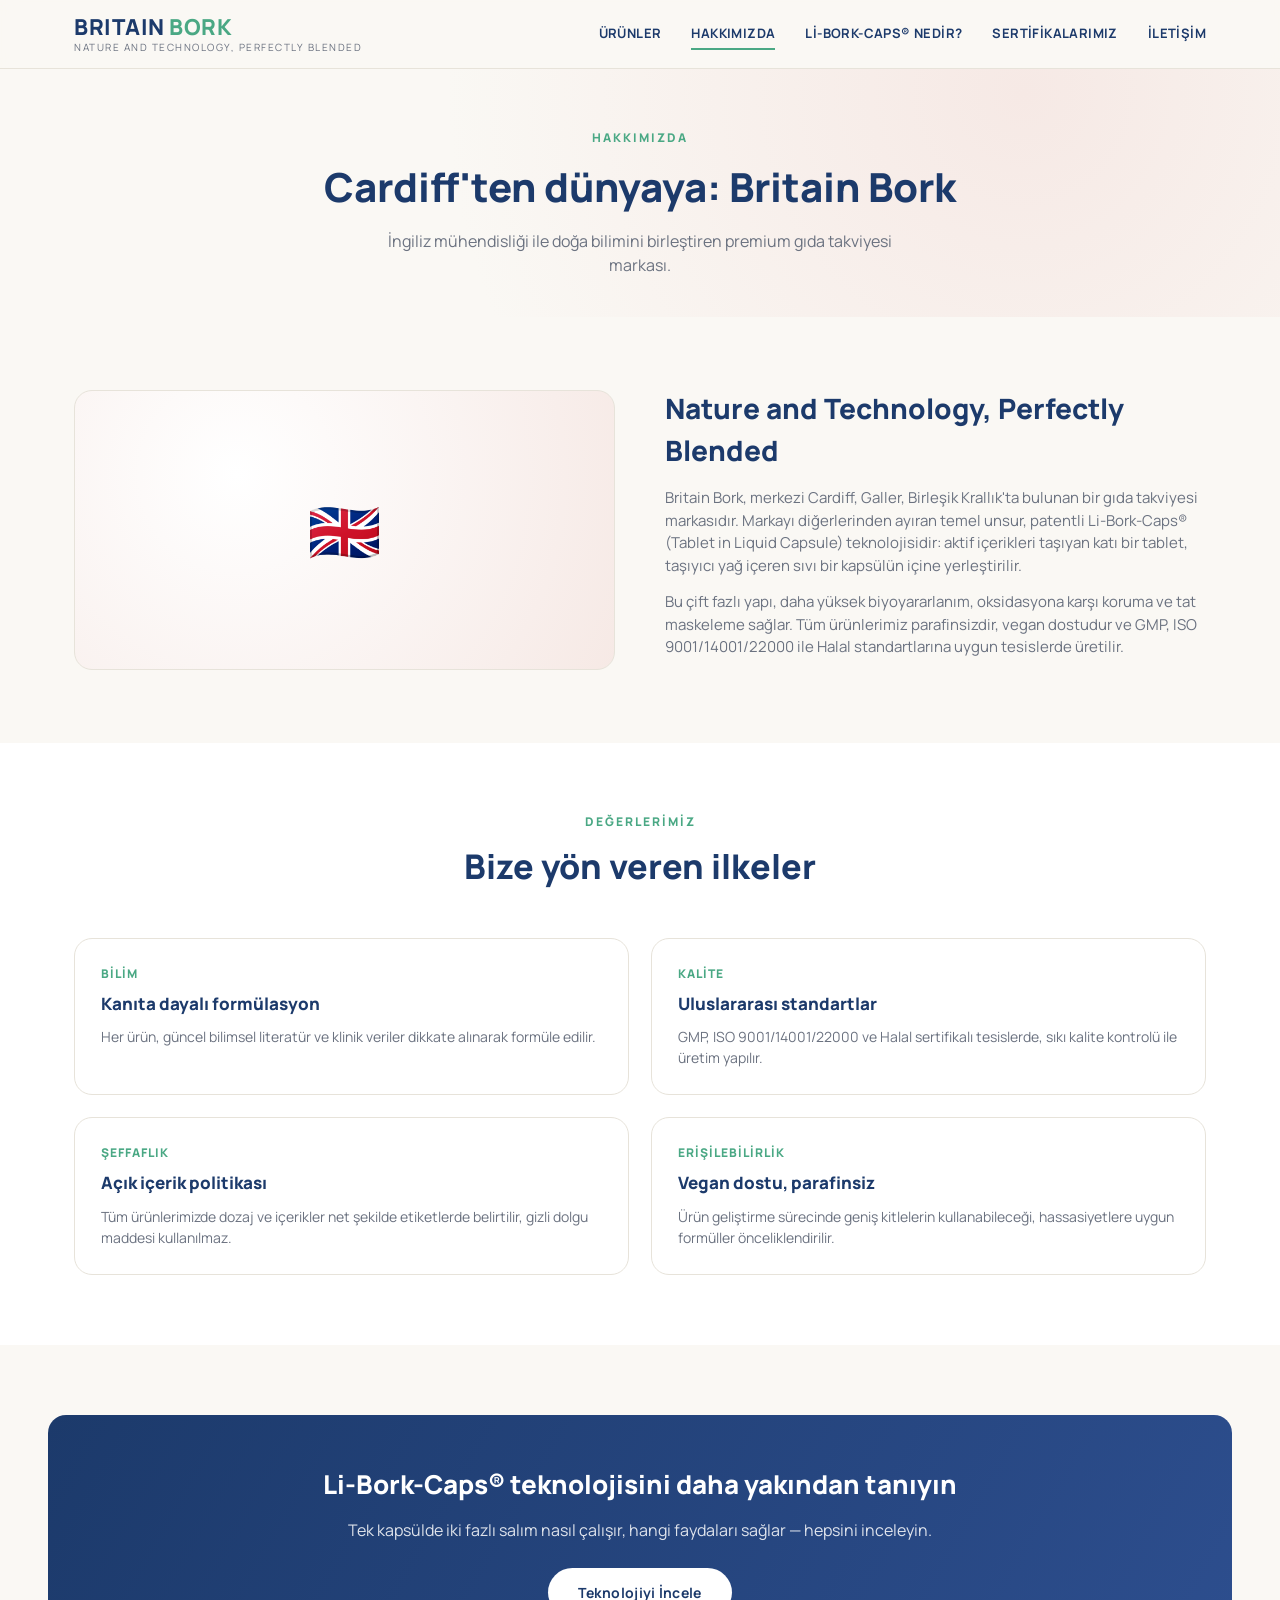
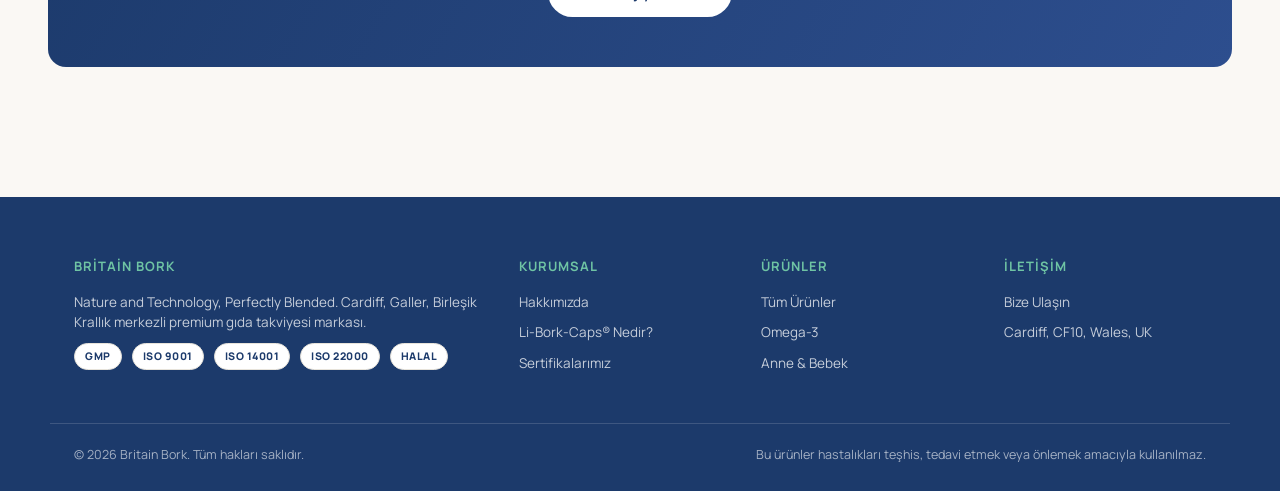
==== hakkimizda.html @ c27bcb34 "Britain Bork site: init" ====
<!DOCTYPE html>
<html lang="tr">
<head>
<meta charset="UTF-8">
<meta name="viewport" content="width=device-width, initial-scale=1.0">
<title>Hakkımızda | Britain Bork</title>
<link rel="preconnect" href="https://fonts.googleapis.com">
<link href="https://fonts.googleapis.com/css2?family=Manrope:wght@400;500;700;800&display=swap" rel="stylesheet">
<link rel="stylesheet" href="css/style.css">
</head>
<body>

<header class="site-header">
  <div class="header-inner">
    <a href="index.html" class="logo">
      <div class="logo-mark"><span class="navy">BRITAIN</span> <span class="teal">BORK</span></div>
      <div class="logo-sub">Nature and Technology, Perfectly Blended</div>
    </a>
    <nav class="main-nav">
      <a href="urunler.html">Ürünler</a>
      <a href="hakkimizda.html" class="active">Hakkımızda</a>
      <a href="liborkcaps.html">Li-Bork-Caps® Nedir?</a>
      <a href="sertifikalar.html">Sertifikalarımız</a>
      <a href="iletisim.html">İletişim</a>
    </nav>
    <button class="nav-toggle" aria-label="Menü">☰</button>
  </div>
</header>

<section class="page-hero">
  <div class="section-eyebrow">Hakkımızda</div>
  <h1>Cardiff'ten dünyaya: Britain Bork</h1>
  <p>İngiliz mühendisliği ile doğa bilimini birleştiren premium gıda takviyesi markası.</p>
</section>

<section class="section">
  <div class="container split">
    <div class="visual">🇬🇧</div>
    <div>
      <h2>Nature and Technology, Perfectly Blended</h2>
      <p>Britain Bork, merkezi Cardiff, Galler, Birleşik Krallık'ta bulunan bir gıda takviyesi markasıdır. Markayı diğerlerinden ayıran temel unsur, patentli Li-Bork-Caps® (Tablet in Liquid Capsule) teknolojisidir: aktif içerikleri taşıyan katı bir tablet, taşıyıcı yağ içeren sıvı bir kapsülün içine yerleştirilir.</p>
      <p>Bu çift fazlı yapı, daha yüksek biyoyararlanım, oksidasyona karşı koruma ve tat maskeleme sağlar. Tüm ürünlerimiz parafinsizdir, vegan dostudur ve GMP, ISO 9001/14001/22000 ile Halal standartlarına uygun tesislerde üretilir.</p>
    </div>
  </div>
</section>

<section class="section" style="background:#fff;">
  <div class="container">
    <div class="section-head">
      <div class="section-eyebrow">Değerlerimiz</div>
      <h2>Bize yön veren ilkeler</h2>
    </div>
    <div class="steps">
      <div class="step">
        <div class="num">BİLİM</div>
        <h3>Kanıta dayalı formülasyon</h3>
        <p>Her ürün, güncel bilimsel literatür ve klinik veriler dikkate alınarak formüle edilir.</p>
      </div>
      <div class="step">
        <div class="num">KALİTE</div>
        <h3>Uluslararası standartlar</h3>
        <p>GMP, ISO 9001/14001/22000 ve Halal sertifikalı tesislerde, sıkı kalite kontrolü ile üretim yapılır.</p>
      </div>
      <div class="step">
        <div class="num">ŞEFFAFLIK</div>
        <h3>Açık içerik politikası</h3>
        <p>Tüm ürünlerimizde dozaj ve içerikler net şekilde etiketlerde belirtilir, gizli dolgu maddesi kullanılmaz.</p>
      </div>
      <div class="step">
        <div class="num">ERİŞİLEBİLİRLİK</div>
        <h3>Vegan dostu, parafinsiz</h3>
        <p>Ürün geliştirme sürecinde geniş kitlelerin kullanabileceği, hassasiyetlere uygun formüller önceliklendirilir.</p>
      </div>
    </div>
  </div>
</section>

<section class="section">
  <div class="cta-band">
    <h2>Li-Bork-Caps® teknolojisini daha yakından tanıyın</h2>
    <p>Tek kapsülde iki fazlı salım nasıl çalışır, hangi faydaları sağlar — hepsini inceleyin.</p>
    <a href="liborkcaps.html" class="btn btn-primary">Teknolojiyi İncele</a>
  </div>
</section>

<footer class="site-footer">
  <div class="container footer-grid">
    <div>
      <h5>Britain Bork</h5>
      <p>Nature and Technology, Perfectly Blended. Cardiff, Galler, Birleşik Krallık merkezli premium gıda takviyesi markası.</p>
      <div class="badge-row">
        <span>GMP</span><span>ISO 9001</span><span>ISO 14001</span><span>ISO 22000</span><span>HALAL</span>
      </div>
    </div>
    <div>
      <h5>Kurumsal</h5>
      <a href="hakkimizda.html">Hakkımızda</a>
      <a href="liborkcaps.html">Li-Bork-Caps® Nedir?</a>
      <a href="sertifikalar.html">Sertifikalarımız</a>
    </div>
    <div>
      <h5>Ürünler</h5>
      <a href="urunler.html">Tüm Ürünler</a>
      <a href="urunler.html#omega">Omega-3</a>
      <a href="urunler.html#anne-bebek">Anne &amp; Bebek</a>
    </div>
    <div>
      <h5>İletişim</h5>
      <a href="iletisim.html">Bize Ulaşın</a>
      <p>Cardiff, CF10, Wales, UK</p>
    </div>
  </div>
  <div class="container footer-bottom">
    <span>© 2026 Britain Bork. Tüm hakları saklıdır.</span>
    <span>Bu ürünler hastalıkları teşhis, tedavi etmek veya önlemek amacıyla kullanılmaz.</span>
  </div>
</footer>

<script src="js/main.js"></script>
</body>
</html>
---- css/style.css ----
:root{
  --navy:#1c3a6b;
  --navy-light:#2d4e8e;
  --teal:#4aa884;
  --teal-light:#6fc4a4;
  --cream:#faf8f4;
  --pink:#f6e9e5;
  --text:#262626;
  --muted:#6b7280;
  --border:#e7e3da;
  --radius:18px;
}

*{box-sizing:border-box;margin:0;padding:0;}
html{scroll-behavior:smooth;}
body{
  font-family:'Manrope', -apple-system, BlinkMacSystemFont, 'Segoe UI', sans-serif;
  color:var(--text);
  background:var(--cream);
  line-height:1.5;
}
img{max-width:100%;display:block;}
a{color:inherit;text-decoration:none;}
ul{list-style:none;}
.container{max-width:1180px;margin:0 auto;padding:0 24px;}

/* HEADER */
.site-header{
  position:sticky;top:0;z-index:50;
  background:rgba(250,248,244,.92);
  backdrop-filter:blur(8px);
  border-bottom:1px solid var(--border);
}
.header-inner{
  display:flex;align-items:center;justify-content:space-between;
  padding:16px 24px;max-width:1180px;margin:0 auto;
}
.logo{display:flex;flex-direction:column;line-height:1;}
.logo-mark{font-size:22px;font-weight:800;letter-spacing:.5px;}
.logo-mark span.navy{color:var(--navy);}
.logo-mark span.teal{color:var(--teal);}
.logo-sub{font-size:10px;letter-spacing:1.5px;color:var(--muted);margin-top:4px;text-transform:uppercase;}
.main-nav{display:flex;gap:30px;}
.main-nav a{
  font-size:13px;font-weight:700;letter-spacing:.4px;
  color:var(--navy);text-transform:uppercase;
  position:relative;padding:6px 0;
}
.main-nav a::after{
  content:'';position:absolute;left:0;bottom:0;width:0;height:2px;
  background:var(--teal);transition:width .25s ease;
}
.main-nav a:hover::after,.main-nav a.active::after{width:100%;}
.nav-toggle{display:none;background:none;border:0;font-size:22px;color:var(--navy);cursor:pointer;}

@media (max-width:860px){
  .main-nav{
    position:absolute;top:100%;left:0;right:0;
    flex-direction:column;background:var(--cream);
    padding:16px 24px;gap:14px;border-bottom:1px solid var(--border);
    display:none;
  }
  .main-nav.open{display:flex;}
  .nav-toggle{display:block;}
}

/* HERO */
.hero{
  position:relative;overflow:hidden;
  padding:90px 24px 70px;
  background:radial-gradient(circle at 75% 20%,var(--pink) 0%,transparent 55%),
             radial-gradient(circle at 15% 80%,#e6f2ec 0%,transparent 50%);
  text-align:center;
}
.hero-eyebrow{
  font-size:12px;font-weight:800;letter-spacing:2px;color:var(--teal);
  text-transform:uppercase;margin-bottom:18px;
}
.hero h1{
  font-size:clamp(28px,4.5vw,48px);font-weight:800;color:var(--navy);
  max-width:780px;margin:0 auto 20px;line-height:1.15;
}
.hero p{
  max-width:620px;margin:0 auto 34px;color:var(--muted);font-size:16px;
}
.capsule{
  width:220px;height:90px;margin:0 auto 40px;border-radius:999px;
  background:linear-gradient(135deg,#fff 0%,#fff 48%,var(--pink) 48%,#f3c9c0 100%);
  box-shadow:0 30px 60px -20px rgba(28,58,107,.25);
  position:relative;border:1px solid #fff;
}
.capsule::after{
  content:'';position:absolute;inset:14px 0 14px 30px;right:30px;
  background:#1c3a6b;border-radius:40px;opacity:.08;
}
.btn{
  display:inline-block;padding:14px 30px;border-radius:999px;
  font-weight:700;font-size:14px;letter-spacing:.3px;cursor:pointer;
  border:none;transition:transform .2s ease, box-shadow .2s ease;
}
.btn-primary{background:var(--navy);color:#fff;}
.btn-primary:hover{transform:translateY(-2px);box-shadow:0 14px 24px -10px rgba(28,58,107,.5);}
.btn-outline{background:transparent;border:1.5px solid var(--navy);color:var(--navy);}
.btn-outline:hover{background:var(--navy);color:#fff;}

/* SECTION HEADS */
.section{padding:70px 24px;}
.section-head{text-align:center;max-width:620px;margin:0 auto 46px;}
.section-eyebrow{font-size:12px;font-weight:800;letter-spacing:2px;color:var(--teal);text-transform:uppercase;margin-bottom:10px;}
.section-head h2{font-size:clamp(24px,3vw,34px);color:var(--navy);font-weight:800;}
.section-head p{color:var(--muted);margin-top:12px;font-size:15px;}

/* CATEGORY CIRCLES */
.categories{display:grid;grid-template-columns:repeat(4,1fr);gap:28px;max-width:1000px;margin:0 auto;}
.category{text-align:center;}
.category-circle{
  width:92px;height:92px;border-radius:50%;margin:0 auto 14px;
  background:linear-gradient(145deg,#fff,var(--pink));
  display:flex;align-items:center;justify-content:center;
  font-size:30px;border:1px solid var(--border);
  transition:transform .25s ease;
}
.category:hover .category-circle{transform:translateY(-6px);}
.category span{font-weight:700;font-size:13.5px;color:var(--navy);}
@media (max-width:700px){.categories{grid-template-columns:repeat(2,1fr);}}

/* LINES */
.lines{display:grid;grid-template-columns:repeat(3,1fr);gap:26px;}
.line-card{
  border:1px solid var(--border);border-radius:var(--radius);
  padding:34px 28px;background:#fff;
}
.line-card .line-tag{font-size:11px;font-weight:800;letter-spacing:1.5px;color:var(--teal);text-transform:uppercase;}
.line-card h3{font-size:22px;color:var(--navy);margin:8px 0 14px;font-weight:800;}
.line-card p{color:var(--muted);font-size:14px;margin-bottom:20px;}
.line-card .line-count{font-weight:700;color:var(--navy);font-size:13px;margin-bottom:16px;display:block;}
@media (max-width:900px){.lines{grid-template-columns:1fr;}}

/* PRODUCT GRID */
.product-grid{display:grid;grid-template-columns:repeat(4,1fr);gap:22px;}
.product-card{
  border:1px solid var(--border);border-radius:var(--radius);
  background:#fff;padding:22px 18px;text-align:center;
  transition:box-shadow .25s ease, transform .25s ease;
}
.product-card:hover{box-shadow:0 20px 32px -18px rgba(28,58,107,.25);transform:translateY(-4px);}
.product-thumb{
  width:100%;aspect-ratio:1/1;border-radius:12px;margin-bottom:14px;
  background:linear-gradient(160deg,#fff,var(--pink));
  display:flex;align-items:center;justify-content:center;font-size:34px;
}
.product-tag{font-size:10px;font-weight:800;letter-spacing:1px;color:var(--teal);text-transform:uppercase;}
.product-card h4{font-size:15px;color:var(--navy);font-weight:800;margin:8px 0 4px;}
.product-card .product-meta{font-size:12.5px;color:var(--muted);}
@media (max-width:980px){.product-grid{grid-template-columns:repeat(2,1fr);}}
@media (max-width:540px){.product-grid{grid-template-columns:1fr 1fr;gap:14px;}}

/* FILTER BAR (urunler.html) */
.filter-bar{display:flex;flex-wrap:wrap;gap:10px;justify-content:center;margin-bottom:40px;}
.filter-chip{
  padding:9px 18px;border-radius:999px;border:1.5px solid var(--border);
  font-size:13px;font-weight:700;color:var(--navy);cursor:pointer;background:#fff;
  transition:all .2s ease;
}
.filter-chip.active,.filter-chip:hover{background:var(--navy);color:#fff;border-color:var(--navy);}

/* TESTIMONIALS */
.testimonials{display:grid;grid-template-columns:repeat(3,1fr);gap:22px;}
.testimonial{
  border:1px solid var(--border);border-radius:var(--radius);background:#fff;
  padding:26px;font-size:14px;
}
.stars{color:#f0b429;letter-spacing:2px;margin-bottom:12px;font-size:14px;}
.testimonial p.quote{color:var(--text);margin-bottom:16px;font-style:italic;}
.testimonial .who{font-weight:800;color:var(--navy);font-size:13px;}
.testimonial .src{color:var(--muted);font-size:12px;margin-top:2px;}
@media (max-width:900px){.testimonials{grid-template-columns:1fr;}}

/* TECH / ABOUT BLOCKS */
.split{display:grid;grid-template-columns:1fr 1fr;gap:50px;align-items:center;}
.split .visual{
  border-radius:var(--radius);min-height:280px;
  background:radial-gradient(circle at 30% 30%,#fff,var(--pink));
  display:flex;align-items:center;justify-content:center;font-size:60px;
  border:1px solid var(--border);
}
@media (max-width:860px){.split{grid-template-columns:1fr;}}
.split h2{color:var(--navy);font-size:28px;font-weight:800;margin-bottom:16px;}
.split p{color:var(--muted);margin-bottom:14px;font-size:15px;}

.steps{display:grid;grid-template-columns:repeat(2,1fr);gap:22px;margin-top:40px;}
.step{border:1px solid var(--border);border-radius:var(--radius);background:#fff;padding:26px;}
.step .num{font-size:12px;font-weight:800;color:var(--teal);letter-spacing:1px;}
.step h3{color:var(--navy);font-size:17px;margin:8px 0 10px;font-weight:800;}
.step p{color:var(--muted);font-size:14px;}
@media (max-width:700px){.steps{grid-template-columns:1fr;}}

/* CERTS */
.cert-grid{display:grid;grid-template-columns:repeat(4,1fr);gap:22px;}
.cert-card{
  border:1px solid var(--border);border-radius:var(--radius);background:#fff;
  padding:30px 18px;text-align:center;
}
.cert-badge{
  width:64px;height:64px;border-radius:50%;margin:0 auto 14px;
  background:linear-gradient(145deg,var(--navy),var(--navy-light));
  color:#fff;display:flex;align-items:center;justify-content:center;
  font-weight:800;font-size:13px;
}
.cert-card h4{color:var(--navy);font-size:15px;font-weight:800;margin-bottom:6px;}
.cert-card p{color:var(--muted);font-size:13px;}
@media (max-width:980px){.cert-grid{grid-template-columns:repeat(2,1fr);}}

/* CONTACT */
.contact-wrap{display:grid;grid-template-columns:1fr 1fr;gap:40px;}
.contact-info .item{margin-bottom:22px;}
.contact-info .item .label{font-size:11px;letter-spacing:1px;color:var(--teal);font-weight:800;text-transform:uppercase;margin-bottom:6px;}
.contact-info .item .value{color:var(--navy);font-weight:700;font-size:15px;}
.contact-form{border:1px solid var(--border);border-radius:var(--radius);background:#fff;padding:30px;}
.contact-form label{font-size:13px;font-weight:700;color:var(--navy);display:block;margin-bottom:6px;}
.contact-form input,.contact-form textarea{
  width:100%;border:1.5px solid var(--border);border-radius:10px;
  padding:12px 14px;margin-bottom:18px;font-family:inherit;font-size:14px;
}
.contact-form input:focus,.contact-form textarea:focus{outline:none;border-color:var(--teal);}
@media (max-width:860px){.contact-wrap{grid-template-columns:1fr;}}

/* CTA BAND */
.cta-band{
  background:linear-gradient(120deg,var(--navy),var(--navy-light));
  border-radius:var(--radius);padding:50px 40px;text-align:center;color:#fff;
  margin:0 24px;
}
.cta-band h2{font-size:26px;font-weight:800;margin-bottom:14px;}
.cta-band p{opacity:.85;margin-bottom:26px;}
.cta-band .btn-primary{background:#fff;color:var(--navy);}

/* FOOTER */
.site-footer{background:var(--navy);color:#fff;padding:60px 24px 26px;margin-top:60px;}
.footer-grid{display:grid;grid-template-columns:2fr 1fr 1fr 1fr;gap:40px;margin-bottom:40px;}
.footer-grid h5{font-size:13px;letter-spacing:1px;text-transform:uppercase;margin-bottom:16px;color:var(--teal-light);}
.footer-grid p,.footer-grid a{color:rgba(255,255,255,.75);font-size:13.5px;display:block;margin-bottom:10px;}
.footer-grid a:hover{color:#fff;}
.footer-bottom{
  border-top:1px solid rgba(255,255,255,.15);padding-top:22px;
  display:flex;justify-content:space-between;flex-wrap:wrap;gap:10px;
  font-size:12.5px;color:rgba(255,255,255,.6);
}
@media (max-width:860px){.footer-grid{grid-template-columns:1fr 1fr;}}

.badge-row{display:flex;gap:10px;flex-wrap:wrap;margin-top:6px;}
.badge-row span{
  font-size:10.5px;font-weight:800;letter-spacing:.5px;color:var(--navy);
  background:#fff;border:1px solid var(--border);padding:5px 10px;border-radius:999px;
}

.page-hero{
  padding:60px 24px 40px;text-align:center;
  background:radial-gradient(circle at 80% 10%,var(--pink) 0%,transparent 55%);
}
.page-hero .section-eyebrow{justify-content:center;display:flex;}
.page-hero h1{color:var(--navy);font-size:clamp(26px,4vw,40px);font-weight:800;margin-bottom:12px;}
.page-hero p{color:var(--muted);max-width:560px;margin:0 auto;}
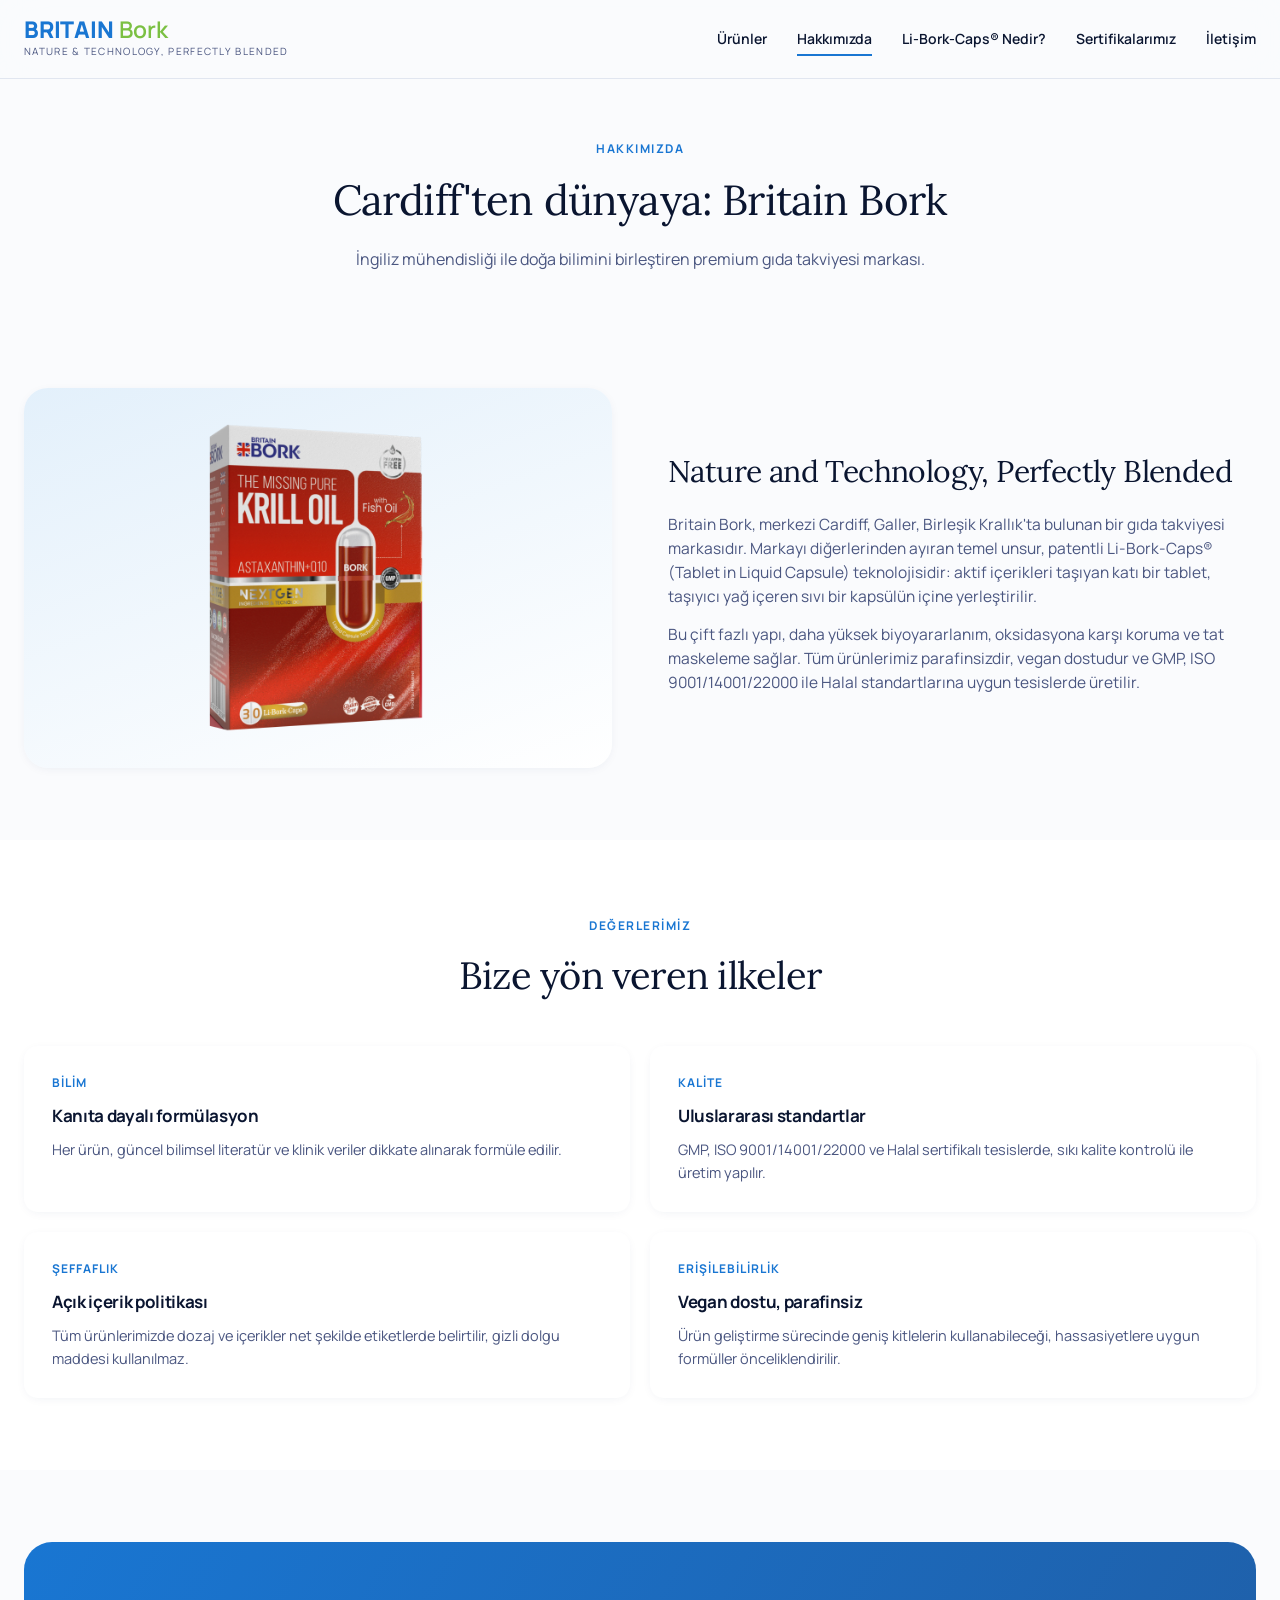
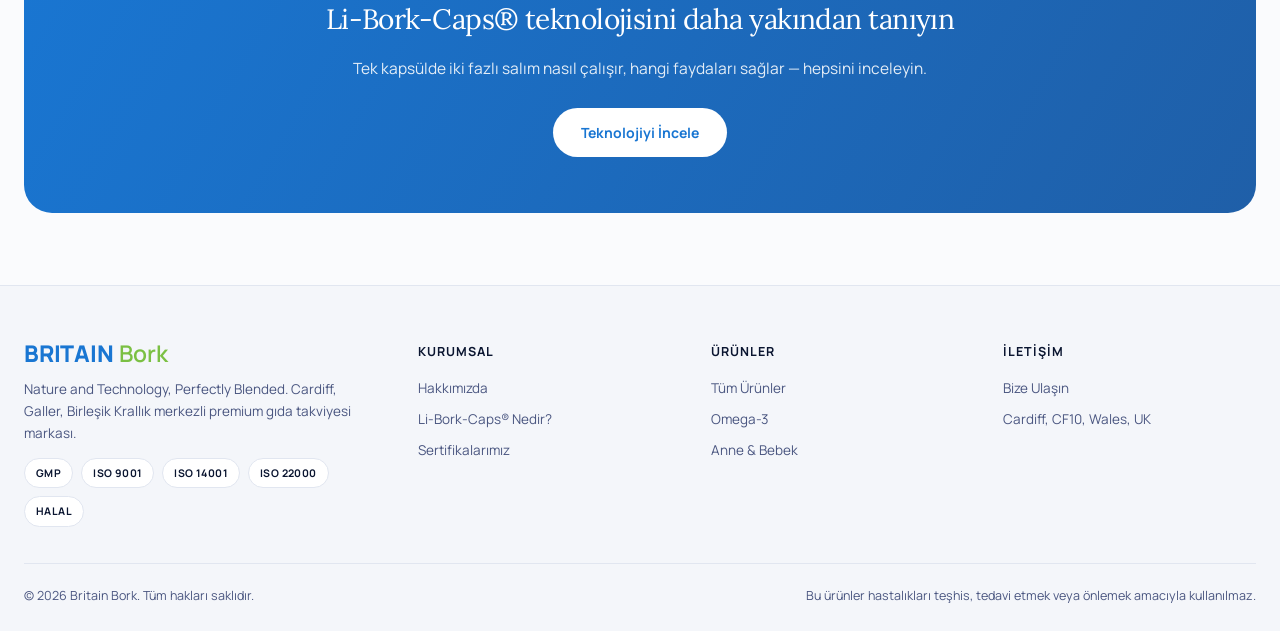
==== commit 96d69080: "Rebuild with real borkhealth.ru palette, fonts, and product photos" ====
--- a/hakkimizda.html
+++ b/hakkimizda.html
@@ -5,16 +5,16 @@
 <meta name="viewport" content="width=device-width, initial-scale=1.0">
 <title>Hakkımızda | Britain Bork</title>
 <link rel="preconnect" href="https://fonts.googleapis.com">
-<link href="https://fonts.googleapis.com/css2?family=Manrope:wght@400;500;700;800&display=swap" rel="stylesheet">
+<link href="https://fonts.googleapis.com/css2?family=Lora:wght@400;500;600&family=Manrope:wght@400;500;600;700;800&display=swap" rel="stylesheet">
 <link rel="stylesheet" href="css/style.css">
 </head>
 <body>
 
-<header class="site-header">
-  <div class="header-inner">
+<nav class="site-nav">
+  <div class="nav-inner">
     <a href="index.html" class="logo">
-      <div class="logo-mark"><span class="navy">BRITAIN</span> <span class="teal">BORK</span></div>
-      <div class="logo-sub">Nature and Technology, Perfectly Blended</div>
+      <div class="logo-mark"><span class="lhs">BRITAIN</span><span class="rhs">Bork</span></div>
+      <div class="logo-sub">Nature &amp; Technology, Perfectly Blended</div>
     </a>
     <nav class="main-nav">
       <a href="urunler.html">Ürünler</a>
@@ -25,17 +25,19 @@
     </nav>
     <button class="nav-toggle" aria-label="Menü">☰</button>
   </div>
-</header>
+</nav>
 
 <section class="page-hero">
-  <div class="section-eyebrow">Hakkımızda</div>
-  <h1>Cardiff'ten dünyaya: Britain Bork</h1>
-  <p>İngiliz mühendisliği ile doğa bilimini birleştiren premium gıda takviyesi markası.</p>
+  <div class="container-x">
+    <div class="eyebrow">Hakkımızda</div>
+    <h1>Cardiff'ten dünyaya: Britain Bork</h1>
+    <p>İngiliz mühendisliği ile doğa bilimini birleştiren premium gıda takviyesi markası.</p>
+  </div>
 </section>
 
 <section class="section">
-  <div class="container split">
-    <div class="visual">🇬🇧</div>
+  <div class="container-x split">
+    <div class="visual"><img src="images/products/britain-bork-the-missing-krill-oil-kapsuly-n30.6febf0a2.webp" alt="Britain Bork"></div>
     <div>
       <h2>Nature and Technology, Perfectly Blended</h2>
       <p>Britain Bork, merkezi Cardiff, Galler, Birleşik Krallık'ta bulunan bir gıda takviyesi markasıdır. Markayı diğerlerinden ayıran temel unsur, patentli Li-Bork-Caps® (Tablet in Liquid Capsule) teknolojisidir: aktif içerikleri taşıyan katı bir tablet, taşıyıcı yağ içeren sıvı bir kapsülün içine yerleştirilir.</p>
@@ -45,9 +47,9 @@
 </section>
 
 <section class="section" style="background:#fff;">
-  <div class="container">
+  <div class="container-x">
     <div class="section-head">
-      <div class="section-eyebrow">Değerlerimiz</div>
+      <div class="eyebrow">Değerlerimiz</div>
       <h2>Bize yön veren ilkeler</h2>
     </div>
     <div class="steps">
@@ -76,43 +78,47 @@
 </section>
 
 <section class="section">
-  <div class="cta-band">
-    <h2>Li-Bork-Caps® teknolojisini daha yakından tanıyın</h2>
-    <p>Tek kapsülde iki fazlı salım nasıl çalışır, hangi faydaları sağlar — hepsini inceleyin.</p>
-    <a href="liborkcaps.html" class="btn btn-primary">Teknolojiyi İncele</a>
+  <div class="container-x">
+    <div class="cta-band">
+      <h2>Li-Bork-Caps® teknolojisini daha yakından tanıyın</h2>
+      <p>Tek kapsülde iki fazlı salım nasıl çalışır, hangi faydaları sağlar — hepsini inceleyin.</p>
+      <a href="liborkcaps.html" class="btn btn-primary">Teknolojiyi İncele</a>
+    </div>
   </div>
 </section>
 
 <footer class="site-footer">
-  <div class="container footer-grid">
-    <div>
-      <h5>Britain Bork</h5>
-      <p>Nature and Technology, Perfectly Blended. Cardiff, Galler, Birleşik Krallık merkezli premium gıda takviyesi markası.</p>
-      <div class="badge-row">
-        <span>GMP</span><span>ISO 9001</span><span>ISO 14001</span><span>ISO 22000</span><span>HALAL</span>
+  <div class="container-x">
+    <div class="footer-top">
+      <div>
+        <div class="logo-mark"><span class="lhs">BRITAIN</span><span class="rhs">Bork</span></div>
+        <p style="margin-top:14px;">Nature and Technology, Perfectly Blended. Cardiff, Galler, Birleşik Krallık merkezli premium gıda takviyesi markası.</p>
+        <div class="badge-row">
+          <span>GMP</span><span>ISO 9001</span><span>ISO 14001</span><span>ISO 22000</span><span>HALAL</span>
+        </div>
+      </div>
+      <div>
+        <h5>Kurumsal</h5>
+        <a href="hakkimizda.html">Hakkımızda</a>
+        <a href="liborkcaps.html">Li-Bork-Caps® Nedir?</a>
+        <a href="sertifikalar.html">Sertifikalarımız</a>
+      </div>
+      <div>
+        <h5>Ürünler</h5>
+        <a href="urunler.html">Tüm Ürünler</a>
+        <a href="urunler.html#omega">Omega-3</a>
+        <a href="urunler.html#anne-bebek">Anne &amp; Bebek</a>
+      </div>
+      <div>
+        <h5>İletişim</h5>
+        <a href="iletisim.html">Bize Ulaşın</a>
+        <p>Cardiff, CF10, Wales, UK</p>
       </div>
     </div>
-    <div>
-      <h5>Kurumsal</h5>
-      <a href="hakkimizda.html">Hakkımızda</a>
-      <a href="liborkcaps.html">Li-Bork-Caps® Nedir?</a>
-      <a href="sertifikalar.html">Sertifikalarımız</a>
+    <div class="footer-bottom">
+      <span>© 2026 Britain Bork. Tüm hakları saklıdır.</span>
+      <span>Bu ürünler hastalıkları teşhis, tedavi etmek veya önlemek amacıyla kullanılmaz.</span>
     </div>
-    <div>
-      <h5>Ürünler</h5>
-      <a href="urunler.html">Tüm Ürünler</a>
-      <a href="urunler.html#omega">Omega-3</a>
-      <a href="urunler.html#anne-bebek">Anne &amp; Bebek</a>
-    </div>
-    <div>
-      <h5>İletişim</h5>
-      <a href="iletisim.html">Bize Ulaşın</a>
-      <p>Cardiff, CF10, Wales, UK</p>
-    </div>
-  </div>
-  <div class="container footer-bottom">
-    <span>© 2026 Britain Bork. Tüm hakları saklıdır.</span>
-    <span>Bu ürünler hastalıkları teşhis, tedavi etmek veya önlemek amacıyla kullanılmaz.</span>
   </div>
 </footer>
 
--- a/css/style.css
+++ b/css/style.css
@@ -1,64 +1,63 @@
 :root{
-  --navy:#1c3a6b;
-  --navy-light:#2d4e8e;
-  --teal:#4aa884;
-  --teal-light:#6fc4a4;
-  --cream:#faf8f4;
-  --pink:#f6e9e5;
-  --text:#262626;
-  --muted:#6b7280;
-  --border:#e7e3da;
-  --radius:18px;
+  --paper:#FAFBFD;
+  --paper-warm:#F4F6FA;
+  --ink:#0A1530;
+  --ink-soft:#4A5680;
+  --blue:#1976D2;
+  --blue-light:#E3F0FB;
+  --green:#7BC043;
+  --line:#E1E6F0;
+  --radius:14px;
+  --shadow-card:0 2px 12px -4px rgba(13,47,102,.10);
+  --shadow-card-hover:0 20px 40px -15px rgba(13,47,102,.18);
 }
 
 *{box-sizing:border-box;margin:0;padding:0;}
 html{scroll-behavior:smooth;}
 body{
-  font-family:'Manrope', -apple-system, BlinkMacSystemFont, 'Segoe UI', sans-serif;
-  color:var(--text);
-  background:var(--cream);
-  line-height:1.5;
+  font-family:'Manrope', system-ui, sans-serif;
+  color:var(--ink);
+  background:var(--paper);
+  line-height:1.55;
+  -webkit-font-smoothing:antialiased;
 }
 img{max-width:100%;display:block;}
 a{color:inherit;text-decoration:none;}
 ul{list-style:none;}
-.container{max-width:1180px;margin:0 auto;padding:0 24px;}
-
-/* HEADER */
-.site-header{
+.container-x{max-width:1380px;margin:0 auto;padding:0 24px;}
+h1,h2,h3{font-family:'Lora', Georgia, serif;letter-spacing:-0.02em;}
+
+/* NAV */
+.site-nav{
   position:sticky;top:0;z-index:50;
-  background:rgba(250,248,244,.92);
-  backdrop-filter:blur(8px);
-  border-bottom:1px solid var(--border);
-}
-.header-inner{
+  background:rgba(250,251,253,.85);
+  backdrop-filter:blur(20px);
+  border-bottom:1px solid var(--line);
+}
+.nav-inner{
+  max-width:1600px;margin:0 auto;padding:18px 24px;
   display:flex;align-items:center;justify-content:space-between;
-  padding:16px 24px;max-width:1180px;margin:0 auto;
-}
-.logo{display:flex;flex-direction:column;line-height:1;}
-.logo-mark{font-size:22px;font-weight:800;letter-spacing:.5px;}
-.logo-mark span.navy{color:var(--navy);}
-.logo-mark span.teal{color:var(--teal);}
-.logo-sub{font-size:10px;letter-spacing:1.5px;color:var(--muted);margin-top:4px;text-transform:uppercase;}
-.main-nav{display:flex;gap:30px;}
+}
+.logo{display:flex;flex-direction:column;gap:3px;align-items:flex-start;}
+.logo-mark{display:flex;align-items:baseline;gap:6px;line-height:1;}
+.logo-mark .lhs{font-weight:800;font-size:23px;letter-spacing:-.01em;color:var(--blue);font-family:'Manrope',sans-serif;}
+.logo-mark .rhs{font-weight:600;font-size:23px;letter-spacing:-.01em;color:var(--green);font-family:'Manrope',sans-serif;}
+.logo-sub{font-size:10px;color:var(--ink-soft);text-transform:uppercase;letter-spacing:1.3px;}
+.main-nav{display:flex;align-items:center;gap:30px;}
 .main-nav a{
-  font-size:13px;font-weight:700;letter-spacing:.4px;
-  color:var(--navy);text-transform:uppercase;
-  position:relative;padding:6px 0;
+  font-size:14px;font-weight:600;color:var(--ink);position:relative;padding:4px 0;
 }
 .main-nav a::after{
-  content:'';position:absolute;left:0;bottom:0;width:0;height:2px;
-  background:var(--teal);transition:width .25s ease;
+  content:'';position:absolute;left:0;bottom:-2px;width:0;height:2px;background:var(--blue);
+  transition:width .3s ease;
 }
 .main-nav a:hover::after,.main-nav a.active::after{width:100%;}
-.nav-toggle{display:none;background:none;border:0;font-size:22px;color:var(--navy);cursor:pointer;}
-
-@media (max-width:860px){
+.nav-toggle{display:none;background:none;border:0;font-size:22px;color:var(--ink);cursor:pointer;}
+@media (max-width:900px){
   .main-nav{
-    position:absolute;top:100%;left:0;right:0;
-    flex-direction:column;background:var(--cream);
-    padding:16px 24px;gap:14px;border-bottom:1px solid var(--border);
-    display:none;
+    position:absolute;top:100%;left:0;right:0;background:var(--paper);
+    flex-direction:column;align-items:flex-start;gap:16px;padding:20px 24px;
+    border-bottom:1px solid var(--line);display:none;
   }
   .main-nav.open{display:flex;}
   .nav-toggle{display:block;}
@@ -66,198 +65,178 @@
 
 /* HERO */
 .hero{
-  position:relative;overflow:hidden;
-  padding:90px 24px 70px;
-  background:radial-gradient(circle at 75% 20%,var(--pink) 0%,transparent 55%),
-             radial-gradient(circle at 15% 80%,#e6f2ec 0%,transparent 50%);
-  text-align:center;
+  position:relative;overflow:hidden;padding:70px 0 60px;
+}
+.hero-blobs{position:absolute;inset:0;pointer-events:none;z-index:0;}
+.hero-blobs .b1{position:absolute;top:-180px;left:-140px;width:560px;height:560px;border-radius:50%;background:var(--blue-light);opacity:.6;filter:blur(60px);}
+.hero-blobs .b2{position:absolute;bottom:-220px;right:-160px;width:520px;height:520px;border-radius:50%;background:var(--green);opacity:.12;filter:blur(60px);}
+.hero-inner{
+  position:relative;z-index:1;display:grid;grid-template-columns:1.1fr .9fr;gap:40px;align-items:center;
 }
 .hero-eyebrow{
-  font-size:12px;font-weight:800;letter-spacing:2px;color:var(--teal);
+  display:inline-flex;font-size:12px;font-weight:700;letter-spacing:1.5px;color:var(--blue);
   text-transform:uppercase;margin-bottom:18px;
 }
 .hero h1{
-  font-size:clamp(28px,4.5vw,48px);font-weight:800;color:var(--navy);
-  max-width:780px;margin:0 auto 20px;line-height:1.15;
-}
-.hero p{
-  max-width:620px;margin:0 auto 34px;color:var(--muted);font-size:16px;
-}
-.capsule{
-  width:220px;height:90px;margin:0 auto 40px;border-radius:999px;
-  background:linear-gradient(135deg,#fff 0%,#fff 48%,var(--pink) 48%,#f3c9c0 100%);
-  box-shadow:0 30px 60px -20px rgba(28,58,107,.25);
-  position:relative;border:1px solid #fff;
-}
-.capsule::after{
-  content:'';position:absolute;inset:14px 0 14px 30px;right:30px;
-  background:#1c3a6b;border-radius:40px;opacity:.08;
-}
+  font-size:clamp(30px,4vw,52px);font-weight:400;line-height:1.1;color:var(--ink);margin-bottom:20px;
+}
+.hero h1 em{font-style:normal;color:var(--blue);}
+.hero p{color:var(--ink-soft);font-size:16.5px;max-width:480px;margin-bottom:32px;}
+.hero-visual{
+  position:relative;border-radius:28px;overflow:hidden;
+  background:linear-gradient(160deg,var(--blue-light),#fff);
+  display:flex;align-items:center;justify-content:center;padding:30px;
+  box-shadow:var(--shadow-card);
+}
+.hero-visual img{max-height:420px;object-fit:contain;}
+@media (max-width:900px){
+  .hero-inner{grid-template-columns:1fr;}
+  .hero-visual{order:-1;max-height:280px;}
+  .hero-visual img{max-height:220px;}
+}
+
+/* BUTTONS */
 .btn{
-  display:inline-block;padding:14px 30px;border-radius:999px;
-  font-weight:700;font-size:14px;letter-spacing:.3px;cursor:pointer;
-  border:none;transition:transform .2s ease, box-shadow .2s ease;
-}
-.btn-primary{background:var(--navy);color:#fff;}
-.btn-primary:hover{transform:translateY(-2px);box-shadow:0 14px 24px -10px rgba(28,58,107,.5);}
-.btn-outline{background:transparent;border:1.5px solid var(--navy);color:var(--navy);}
-.btn-outline:hover{background:var(--navy);color:#fff;}
-
-/* SECTION HEADS */
-.section{padding:70px 24px;}
-.section-head{text-align:center;max-width:620px;margin:0 auto 46px;}
-.section-eyebrow{font-size:12px;font-weight:800;letter-spacing:2px;color:var(--teal);text-transform:uppercase;margin-bottom:10px;}
-.section-head h2{font-size:clamp(24px,3vw,34px);color:var(--navy);font-weight:800;}
-.section-head p{color:var(--muted);margin-top:12px;font-size:15px;}
-
-/* CATEGORY CIRCLES */
-.categories{display:grid;grid-template-columns:repeat(4,1fr);gap:28px;max-width:1000px;margin:0 auto;}
-.category{text-align:center;}
-.category-circle{
-  width:92px;height:92px;border-radius:50%;margin:0 auto 14px;
-  background:linear-gradient(145deg,#fff,var(--pink));
-  display:flex;align-items:center;justify-content:center;
-  font-size:30px;border:1px solid var(--border);
-  transition:transform .25s ease;
-}
-.category:hover .category-circle{transform:translateY(-6px);}
-.category span{font-weight:700;font-size:13.5px;color:var(--navy);}
-@media (max-width:700px){.categories{grid-template-columns:repeat(2,1fr);}}
-
-/* LINES */
-.lines{display:grid;grid-template-columns:repeat(3,1fr);gap:26px;}
-.line-card{
-  border:1px solid var(--border);border-radius:var(--radius);
-  padding:34px 28px;background:#fff;
-}
-.line-card .line-tag{font-size:11px;font-weight:800;letter-spacing:1.5px;color:var(--teal);text-transform:uppercase;}
-.line-card h3{font-size:22px;color:var(--navy);margin:8px 0 14px;font-weight:800;}
-.line-card p{color:var(--muted);font-size:14px;margin-bottom:20px;}
-.line-card .line-count{font-weight:700;color:var(--navy);font-size:13px;margin-bottom:16px;display:block;}
-@media (max-width:900px){.lines{grid-template-columns:1fr;}}
+  display:inline-flex;align-items:center;gap:8px;padding:14px 28px;border-radius:999px;
+  font-weight:700;font-size:14px;cursor:pointer;border:none;transition:all .25s ease;
+}
+.btn-primary{background:var(--blue);color:#fff;}
+.btn-primary:hover{background:#1660b0;transform:translateY(-2px);box-shadow:0 14px 24px -10px rgba(25,118,210,.45);}
+.btn-outline{background:#fff;border:1.5px solid var(--line);color:var(--ink);}
+.btn-outline:hover{border-color:var(--blue);color:var(--blue);}
+
+/* SECTIONS */
+.section{padding:72px 0;}
+.section-head{text-align:center;max-width:620px;margin:0 auto 42px;}
+.eyebrow{
+  font-size:12px;font-weight:700;letter-spacing:1.5px;color:var(--blue);text-transform:uppercase;
+  display:inline-block;margin-bottom:10px;
+}
+.section-head h2{font-size:clamp(26px,3vw,38px);font-weight:400;color:var(--ink);}
+.section-head p{color:var(--ink-soft);margin-top:14px;font-size:15.5px;}
+
+/* CATEGORY CARDS */
+.categories{display:grid;grid-template-columns:repeat(4,1fr);gap:16px;}
+.category-card{
+  background:#fff;border-radius:var(--radius);padding:30px 20px;text-align:center;
+  box-shadow:var(--shadow-card);transition:all .3s ease;
+}
+.category-card:hover{box-shadow:var(--shadow-card-hover);transform:translateY(-4px);}
+.category-card svg{width:52px;height:52px;color:var(--blue);margin:0 auto 18px;}
+.category-card .cat-title{font-weight:600;color:var(--ink);font-size:15.5px;margin-bottom:8px;}
+.category-card .cat-link{color:var(--ink-soft);font-size:12.5px;display:inline-flex;align-items:center;gap:6px;}
+@media (max-width:760px){.categories{grid-template-columns:repeat(2,1fr);}}
 
 /* PRODUCT GRID */
-.product-grid{display:grid;grid-template-columns:repeat(4,1fr);gap:22px;}
+.product-grid{display:grid;grid-template-columns:repeat(4,1fr);gap:20px;}
 .product-card{
-  border:1px solid var(--border);border-radius:var(--radius);
-  background:#fff;padding:22px 18px;text-align:center;
-  transition:box-shadow .25s ease, transform .25s ease;
-}
-.product-card:hover{box-shadow:0 20px 32px -18px rgba(28,58,107,.25);transform:translateY(-4px);}
+  background:#fff;border-radius:var(--radius);overflow:hidden;box-shadow:var(--shadow-card);
+  transition:all .3s ease;display:flex;flex-direction:column;
+}
+.product-card:hover{box-shadow:var(--shadow-card-hover);transform:translateY(-4px);}
 .product-thumb{
-  width:100%;aspect-ratio:1/1;border-radius:12px;margin-bottom:14px;
-  background:linear-gradient(160deg,#fff,var(--pink));
-  display:flex;align-items:center;justify-content:center;font-size:34px;
-}
-.product-tag{font-size:10px;font-weight:800;letter-spacing:1px;color:var(--teal);text-transform:uppercase;}
-.product-card h4{font-size:15px;color:var(--navy);font-weight:800;margin:8px 0 4px;}
-.product-card .product-meta{font-size:12.5px;color:var(--muted);}
+  aspect-ratio:1/1;background:linear-gradient(160deg,var(--blue-light),#fff);
+  display:flex;align-items:center;justify-content:center;padding:14px;
+}
+.product-thumb img{max-height:100%;max-width:100%;object-fit:contain;}
+.product-body{padding:18px 18px 16px;flex:1;display:flex;flex-direction:column;}
+.product-tag{font-size:10px;font-weight:700;letter-spacing:1.2px;color:var(--blue);text-transform:uppercase;margin-bottom:8px;}
+.product-card h4{font-family:'Manrope',sans-serif;font-weight:600;font-size:14.5px;color:var(--ink);line-height:1.35;margin-bottom:12px;flex:1;}
+.product-meta{font-size:12.5px;color:var(--ink-soft);display:flex;justify-content:space-between;align-items:center;padding-top:10px;border-top:1px solid var(--line);}
+.product-meta .arrow{transition:transform .25s ease;}
+.product-card:hover .product-meta .arrow{transform:translateX(4px);color:var(--blue);}
 @media (max-width:980px){.product-grid{grid-template-columns:repeat(2,1fr);}}
-@media (max-width:540px){.product-grid{grid-template-columns:1fr 1fr;gap:14px;}}
-
-/* FILTER BAR (urunler.html) */
-.filter-bar{display:flex;flex-wrap:wrap;gap:10px;justify-content:center;margin-bottom:40px;}
+
+/* FILTER CHIPS */
+.filter-bar{display:flex;flex-wrap:wrap;gap:10px;justify-content:center;margin-bottom:44px;}
 .filter-chip{
-  padding:9px 18px;border-radius:999px;border:1.5px solid var(--border);
-  font-size:13px;font-weight:700;color:var(--navy);cursor:pointer;background:#fff;
+  padding:10px 20px;border-radius:999px;border:1.5px solid var(--line);
+  font-size:13.5px;font-weight:600;color:var(--ink);cursor:pointer;background:#fff;
   transition:all .2s ease;
 }
-.filter-chip.active,.filter-chip:hover{background:var(--navy);color:#fff;border-color:var(--navy);}
+.filter-chip.active,.filter-chip:hover{background:var(--blue);color:#fff;border-color:var(--blue);}
 
 /* TESTIMONIALS */
-.testimonials{display:grid;grid-template-columns:repeat(3,1fr);gap:22px;}
-.testimonial{
-  border:1px solid var(--border);border-radius:var(--radius);background:#fff;
-  padding:26px;font-size:14px;
-}
-.stars{color:#f0b429;letter-spacing:2px;margin-bottom:12px;font-size:14px;}
-.testimonial p.quote{color:var(--text);margin-bottom:16px;font-style:italic;}
-.testimonial .who{font-weight:800;color:var(--navy);font-size:13px;}
-.testimonial .src{color:var(--muted);font-size:12px;margin-top:2px;}
+.testimonials{display:grid;grid-template-columns:repeat(3,1fr);gap:20px;}
+.testimonial{background:#fff;border-radius:var(--radius);box-shadow:var(--shadow-card);padding:26px;}
+.stars{color:#f0b429;letter-spacing:2px;margin-bottom:14px;font-size:14px;}
+.testimonial .quote{color:var(--ink);font-size:14.5px;font-style:italic;margin-bottom:16px;}
+.testimonial .who{font-weight:700;color:var(--ink);font-size:13px;}
+.testimonial .src{color:var(--ink-soft);font-size:12px;margin-top:2px;}
 @media (max-width:900px){.testimonials{grid-template-columns:1fr;}}
 
-/* TECH / ABOUT BLOCKS */
-.split{display:grid;grid-template-columns:1fr 1fr;gap:50px;align-items:center;}
+/* SPLIT / ABOUT BLOCKS */
+.split{display:grid;grid-template-columns:1fr 1fr;gap:56px;align-items:center;}
 .split .visual{
-  border-radius:var(--radius);min-height:280px;
-  background:radial-gradient(circle at 30% 30%,#fff,var(--pink));
-  display:flex;align-items:center;justify-content:center;font-size:60px;
-  border:1px solid var(--border);
-}
-@media (max-width:860px){.split{grid-template-columns:1fr;}}
-.split h2{color:var(--navy);font-size:28px;font-weight:800;margin-bottom:16px;}
-.split p{color:var(--muted);margin-bottom:14px;font-size:15px;}
-
-.steps{display:grid;grid-template-columns:repeat(2,1fr);gap:22px;margin-top:40px;}
-.step{border:1px solid var(--border);border-radius:var(--radius);background:#fff;padding:26px;}
-.step .num{font-size:12px;font-weight:800;color:var(--teal);letter-spacing:1px;}
-.step h3{color:var(--navy);font-size:17px;margin:8px 0 10px;font-weight:800;}
-.step p{color:var(--muted);font-size:14px;}
+  border-radius:24px;min-height:300px;background:linear-gradient(160deg,var(--blue-light),#fff);
+  display:flex;align-items:center;justify-content:center;box-shadow:var(--shadow-card);padding:30px;
+}
+.split .visual img{max-height:320px;object-fit:contain;}
+.split h2{font-size:30px;font-weight:400;color:var(--ink);margin-bottom:18px;}
+.split p{color:var(--ink-soft);margin-bottom:14px;font-size:15.5px;}
+@media (max-width:900px){.split{grid-template-columns:1fr;}}
+
+.steps{display:grid;grid-template-columns:repeat(2,1fr);gap:20px;margin-top:10px;}
+.step{background:#fff;border-radius:var(--radius);box-shadow:var(--shadow-card);padding:28px;}
+.step .num{font-size:12px;font-weight:700;color:var(--blue);letter-spacing:1px;}
+.step h3{font-family:'Manrope',sans-serif;color:var(--ink);font-size:17px;margin:10px 0 10px;font-weight:700;}
+.step p{color:var(--ink-soft);font-size:14.5px;}
 @media (max-width:700px){.steps{grid-template-columns:1fr;}}
 
 /* CERTS */
-.cert-grid{display:grid;grid-template-columns:repeat(4,1fr);gap:22px;}
-.cert-card{
-  border:1px solid var(--border);border-radius:var(--radius);background:#fff;
-  padding:30px 18px;text-align:center;
-}
+.cert-grid{display:grid;grid-template-columns:repeat(4,1fr);gap:20px;}
+.cert-card{background:#fff;border-radius:var(--radius);box-shadow:var(--shadow-card);padding:32px 20px;text-align:center;}
 .cert-badge{
-  width:64px;height:64px;border-radius:50%;margin:0 auto 14px;
-  background:linear-gradient(145deg,var(--navy),var(--navy-light));
-  color:#fff;display:flex;align-items:center;justify-content:center;
-  font-weight:800;font-size:13px;
-}
-.cert-card h4{color:var(--navy);font-size:15px;font-weight:800;margin-bottom:6px;}
-.cert-card p{color:var(--muted);font-size:13px;}
+  width:60px;height:60px;border-radius:50%;margin:0 auto 16px;background:var(--blue-light);
+  color:var(--blue);display:flex;align-items:center;justify-content:center;font-weight:800;font-size:13px;
+}
+.cert-card h4{font-family:'Manrope',sans-serif;color:var(--ink);font-size:15px;font-weight:700;margin-bottom:8px;}
+.cert-card p{color:var(--ink-soft);font-size:13px;}
 @media (max-width:980px){.cert-grid{grid-template-columns:repeat(2,1fr);}}
 
 /* CONTACT */
-.contact-wrap{display:grid;grid-template-columns:1fr 1fr;gap:40px;}
-.contact-info .item{margin-bottom:22px;}
-.contact-info .item .label{font-size:11px;letter-spacing:1px;color:var(--teal);font-weight:800;text-transform:uppercase;margin-bottom:6px;}
-.contact-info .item .value{color:var(--navy);font-weight:700;font-size:15px;}
-.contact-form{border:1px solid var(--border);border-radius:var(--radius);background:#fff;padding:30px;}
-.contact-form label{font-size:13px;font-weight:700;color:var(--navy);display:block;margin-bottom:6px;}
+.contact-wrap{display:grid;grid-template-columns:1fr 1.1fr;gap:50px;}
+.contact-info .item{margin-bottom:24px;}
+.contact-info .item .label{font-size:11px;letter-spacing:1px;color:var(--blue);font-weight:700;text-transform:uppercase;margin-bottom:6px;}
+.contact-info .item .value{color:var(--ink);font-weight:600;font-size:15px;}
+.contact-form{background:#fff;border-radius:var(--radius);box-shadow:var(--shadow-card);padding:32px;}
+.contact-form label{font-size:13px;font-weight:700;color:var(--ink);display:block;margin-bottom:7px;}
 .contact-form input,.contact-form textarea{
-  width:100%;border:1.5px solid var(--border);border-radius:10px;
-  padding:12px 14px;margin-bottom:18px;font-family:inherit;font-size:14px;
-}
-.contact-form input:focus,.contact-form textarea:focus{outline:none;border-color:var(--teal);}
+  width:100%;border:1.5px solid var(--line);border-radius:10px;background:var(--paper-warm);
+  padding:13px 15px;margin-bottom:18px;font-family:inherit;font-size:14px;
+}
+.contact-form input:focus,.contact-form textarea:focus{outline:none;border-color:var(--blue);background:#fff;}
 @media (max-width:860px){.contact-wrap{grid-template-columns:1fr;}}
 
 /* CTA BAND */
 .cta-band{
-  background:linear-gradient(120deg,var(--navy),var(--navy-light));
-  border-radius:var(--radius);padding:50px 40px;text-align:center;color:#fff;
-  margin:0 24px;
-}
-.cta-band h2{font-size:26px;font-weight:800;margin-bottom:14px;}
-.cta-band p{opacity:.85;margin-bottom:26px;}
-.cta-band .btn-primary{background:#fff;color:var(--navy);}
+  background:linear-gradient(120deg,var(--blue),#1f5fa8);
+  border-radius:28px;padding:56px 44px;text-align:center;color:#fff;
+}
+.cta-band h2{font-size:28px;font-weight:400;margin-bottom:14px;}
+.cta-band p{opacity:.88;margin-bottom:28px;font-size:15.5px;}
+.cta-band .btn-primary{background:#fff;color:var(--blue);}
+.cta-band .btn-primary:hover{background:#f0f0f0;box-shadow:none;}
 
 /* FOOTER */
-.site-footer{background:var(--navy);color:#fff;padding:60px 24px 26px;margin-top:60px;}
-.footer-grid{display:grid;grid-template-columns:2fr 1fr 1fr 1fr;gap:40px;margin-bottom:40px;}
-.footer-grid h5{font-size:13px;letter-spacing:1px;text-transform:uppercase;margin-bottom:16px;color:var(--teal-light);}
-.footer-grid p,.footer-grid a{color:rgba(255,255,255,.75);font-size:13.5px;display:block;margin-bottom:10px;}
-.footer-grid a:hover{color:#fff;}
+.site-footer{background:var(--paper-warm);color:var(--ink-soft);border-top:1px solid var(--line);margin-top:0;padding:56px 0 26px;}
+.footer-top{display:grid;grid-template-columns:1.4fr 1fr 1fr 1fr;gap:40px;margin-bottom:36px;}
+.footer-top h5{font-size:12.5px;letter-spacing:1px;text-transform:uppercase;margin-bottom:16px;color:var(--ink);font-weight:700;}
+.footer-top p{font-size:13.5px;margin-bottom:0;line-height:1.6;}
+.footer-top a{color:var(--ink-soft);font-size:13.5px;display:block;margin-bottom:10px;}
+.footer-top a:hover{color:var(--blue);}
 .footer-bottom{
-  border-top:1px solid rgba(255,255,255,.15);padding-top:22px;
-  display:flex;justify-content:space-between;flex-wrap:wrap;gap:10px;
-  font-size:12.5px;color:rgba(255,255,255,.6);
-}
-@media (max-width:860px){.footer-grid{grid-template-columns:1fr 1fr;}}
-
-.badge-row{display:flex;gap:10px;flex-wrap:wrap;margin-top:6px;}
+  border-top:1px solid var(--line);padding-top:22px;
+  display:flex;justify-content:space-between;flex-wrap:wrap;gap:10px;font-size:12.5px;color:var(--ink-soft);
+}
+@media (max-width:860px){.footer-top{grid-template-columns:1fr 1fr;}}
+
+.badge-row{display:flex;gap:8px;flex-wrap:wrap;margin-top:14px;}
 .badge-row span{
-  font-size:10.5px;font-weight:800;letter-spacing:.5px;color:var(--navy);
-  background:#fff;border:1px solid var(--border);padding:5px 10px;border-radius:999px;
-}
-
-.page-hero{
-  padding:60px 24px 40px;text-align:center;
-  background:radial-gradient(circle at 80% 10%,var(--pink) 0%,transparent 55%);
-}
-.page-hero .section-eyebrow{justify-content:center;display:flex;}
-.page-hero h1{color:var(--navy);font-size:clamp(26px,4vw,40px);font-weight:800;margin-bottom:12px;}
-.page-hero p{color:var(--muted);max-width:560px;margin:0 auto;}
+  font-size:10.5px;font-weight:700;letter-spacing:.4px;color:var(--ink);
+  background:#fff;border:1px solid var(--line);padding:6px 11px;border-radius:999px;
+}
+
+.page-hero{padding:56px 0 44px;text-align:center;position:relative;}
+.page-hero h1{color:var(--ink);font-size:clamp(28px,4vw,42px);font-weight:400;margin-bottom:14px;}
+.page-hero p{color:var(--ink-soft);max-width:580px;margin:0 auto;font-size:16px;}
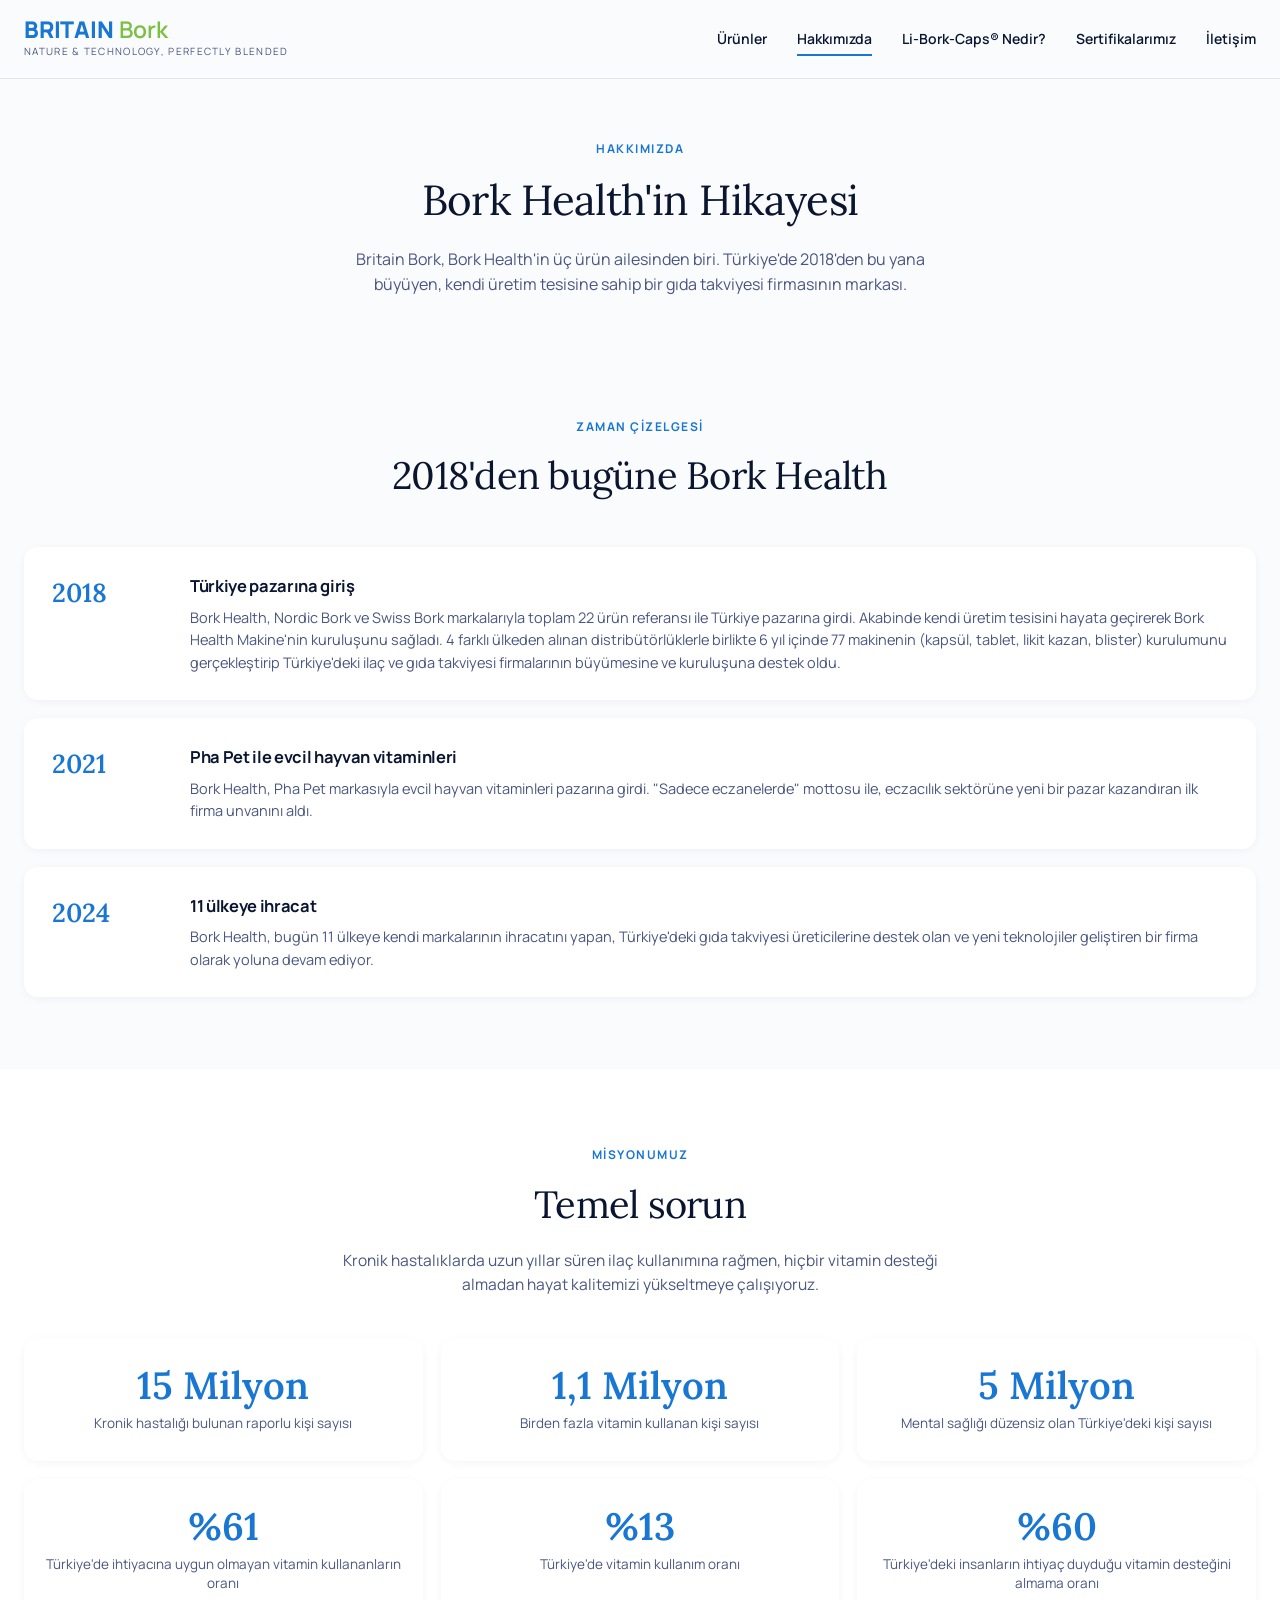
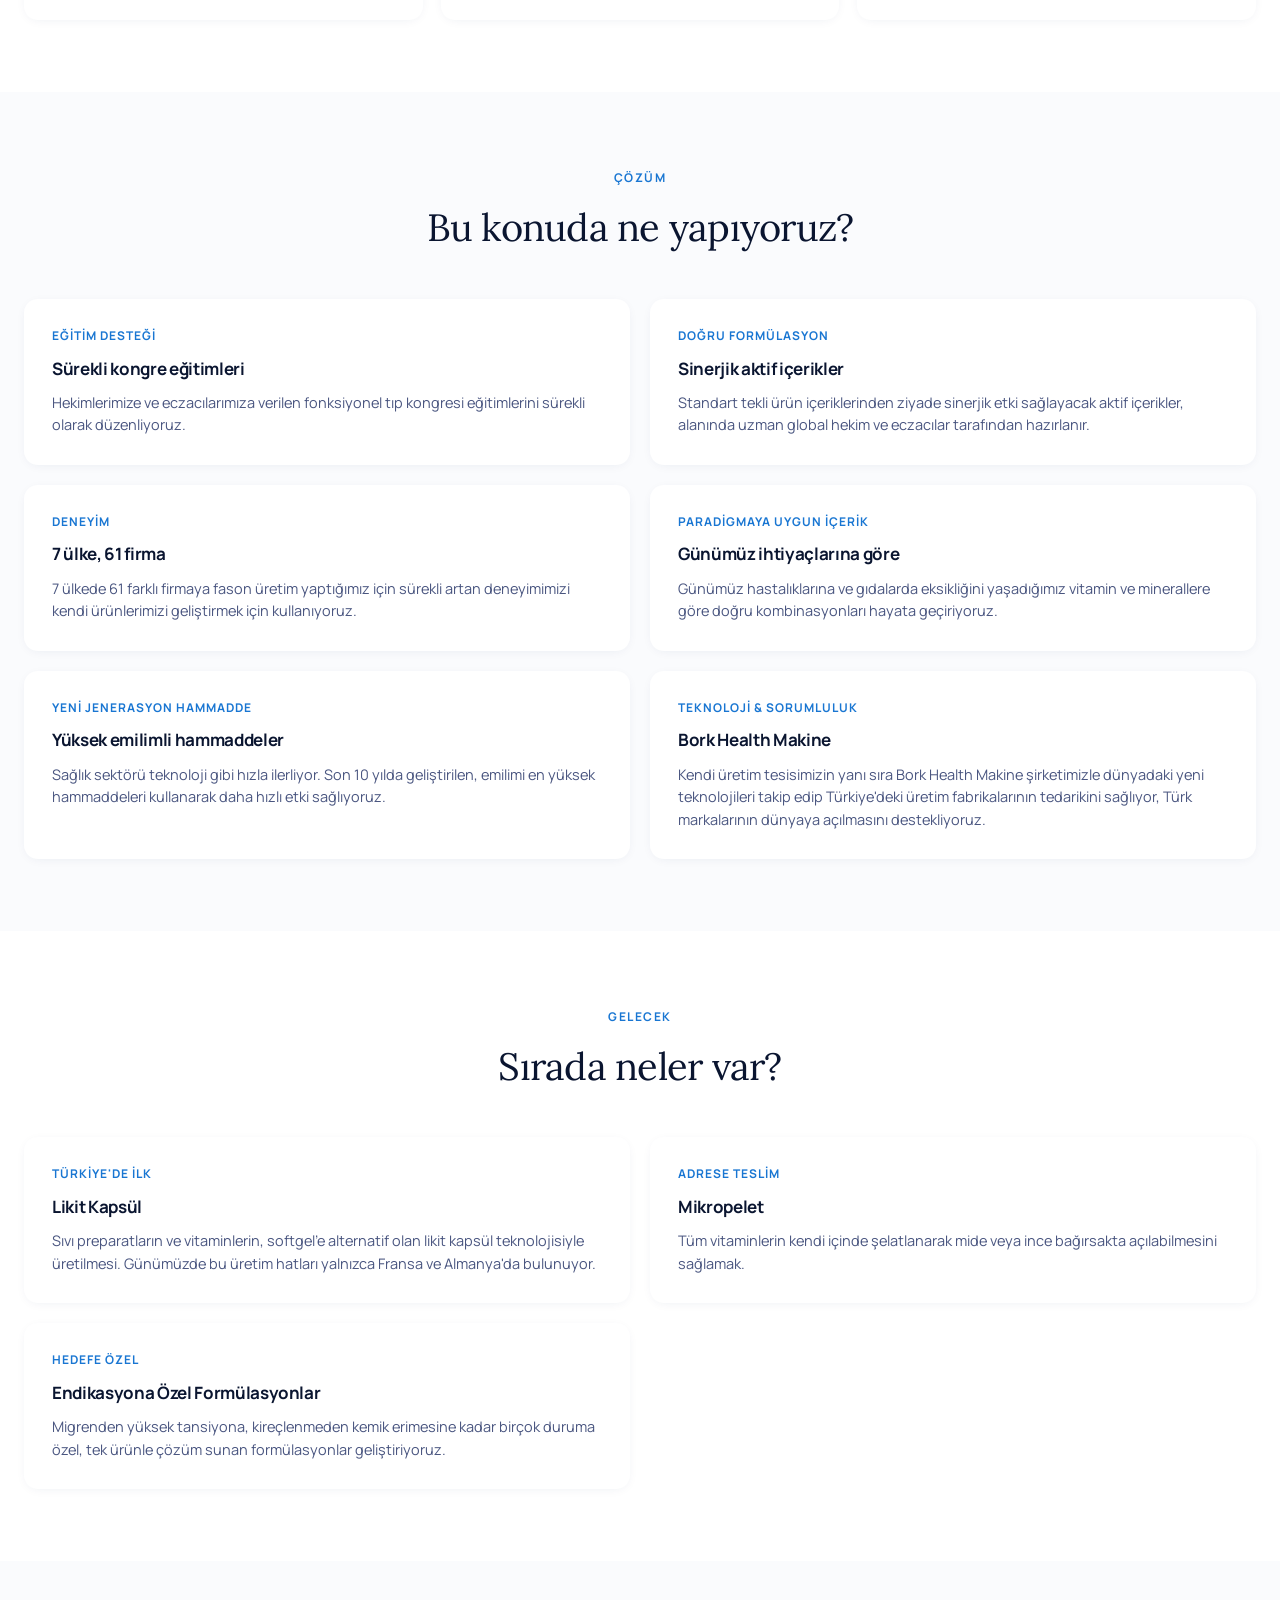
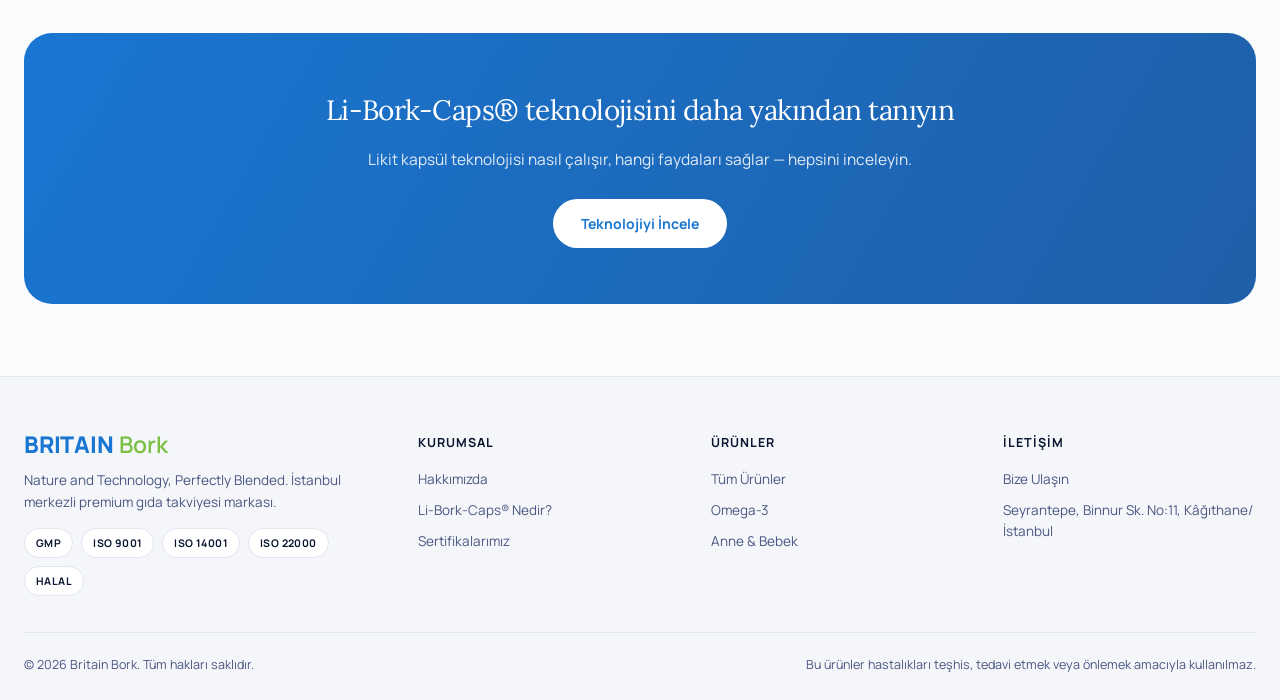
==== commit 6d0257c8: "Fill Hakkımızda, Li-Bork-Caps, İletişim with real brand content; fix HQ to Istanbul" ====
--- a/hakkimizda.html
+++ b/hakkimizda.html
@@ -30,18 +30,39 @@
 <section class="page-hero">
   <div class="container-x">
     <div class="eyebrow">Hakkımızda</div>
-    <h1>Cardiff'ten dünyaya: Britain Bork</h1>
-    <p>İngiliz mühendisliği ile doğa bilimini birleştiren premium gıda takviyesi markası.</p>
+    <h1>Bork Health'in Hikayesi</h1>
+    <p>Britain Bork, Bork Health'in üç ürün ailesinden biri. Türkiye'de 2018'den bu yana büyüyen, kendi üretim tesisine sahip bir gıda takviyesi firmasının markası.</p>
   </div>
 </section>
 
 <section class="section">
-  <div class="container-x split">
-    <div class="visual"><img src="images/products/britain-bork-the-missing-krill-oil-kapsuly-n30.6febf0a2.webp" alt="Britain Bork"></div>
-    <div>
-      <h2>Nature and Technology, Perfectly Blended</h2>
-      <p>Britain Bork, merkezi Cardiff, Galler, Birleşik Krallık'ta bulunan bir gıda takviyesi markasıdır. Markayı diğerlerinden ayıran temel unsur, patentli Li-Bork-Caps® (Tablet in Liquid Capsule) teknolojisidir: aktif içerikleri taşıyan katı bir tablet, taşıyıcı yağ içeren sıvı bir kapsülün içine yerleştirilir.</p>
-      <p>Bu çift fazlı yapı, daha yüksek biyoyararlanım, oksidasyona karşı koruma ve tat maskeleme sağlar. Tüm ürünlerimiz parafinsizdir, vegan dostudur ve GMP, ISO 9001/14001/22000 ile Halal standartlarına uygun tesislerde üretilir.</p>
+  <div class="container-x">
+    <div class="section-head">
+      <div class="eyebrow">Zaman Çizelgesi</div>
+      <h2>2018'den bugüne Bork Health</h2>
+    </div>
+    <div class="timeline">
+      <div class="timeline-item">
+        <div class="year">2018</div>
+        <div>
+          <h3>Türkiye pazarına giriş</h3>
+          <p>Bork Health, Nordic Bork ve Swiss Bork markalarıyla toplam 22 ürün referansı ile Türkiye pazarına girdi. Akabinde kendi üretim tesisini hayata geçirerek Bork Health Makine'nin kuruluşunu sağladı. 4 farklı ülkeden alınan distribütörlüklerle birlikte 6 yıl içinde 77 makinenin (kapsül, tablet, likit kazan, blister) kurulumunu gerçekleştirip Türkiye'deki ilaç ve gıda takviyesi firmalarının büyümesine ve kuruluşuna destek oldu.</p>
+        </div>
+      </div>
+      <div class="timeline-item">
+        <div class="year">2021</div>
+        <div>
+          <h3>Pha Pet ile evcil hayvan vitaminleri</h3>
+          <p>Bork Health, Pha Pet markasıyla evcil hayvan vitaminleri pazarına girdi. "Sadece eczanelerde" mottosu ile, eczacılık sektörüne yeni bir pazar kazandıran ilk firma unvanını aldı.</p>
+        </div>
+      </div>
+      <div class="timeline-item">
+        <div class="year">2024</div>
+        <div>
+          <h3>11 ülkeye ihracat</h3>
+          <p>Bork Health, bugün 11 ülkeye kendi markalarının ihracatını yapan, Türkiye'deki gıda takviyesi üreticilerine destek olan ve yeni teknolojiler geliştiren bir firma olarak yoluna devam ediyor.</p>
+        </div>
+      </div>
     </div>
   </div>
 </section>
@@ -49,29 +70,83 @@
 <section class="section" style="background:#fff;">
   <div class="container-x">
     <div class="section-head">
-      <div class="eyebrow">Değerlerimiz</div>
-      <h2>Bize yön veren ilkeler</h2>
+      <div class="eyebrow">Misyonumuz</div>
+      <h2>Temel sorun</h2>
+      <p>Kronik hastalıklarda uzun yıllar süren ilaç kullanımına rağmen, hiçbir vitamin desteği almadan hayat kalitemizi yükseltmeye çalışıyoruz.</p>
+    </div>
+    <div class="stats-grid">
+      <div class="stat-card"><div class="num">15 Milyon</div><div class="label">Kronik hastalığı bulunan raporlu kişi sayısı</div></div>
+      <div class="stat-card"><div class="num">1,1 Milyon</div><div class="label">Birden fazla vitamin kullanan kişi sayısı</div></div>
+      <div class="stat-card"><div class="num">5 Milyon</div><div class="label">Mental sağlığı düzensiz olan Türkiye'deki kişi sayısı</div></div>
+      <div class="stat-card"><div class="num">%61</div><div class="label">Türkiye'de ihtiyacına uygun olmayan vitamin kullananların oranı</div></div>
+      <div class="stat-card"><div class="num">%13</div><div class="label">Türkiye'de vitamin kullanım oranı</div></div>
+      <div class="stat-card"><div class="num">%60</div><div class="label">Türkiye'deki insanların ihtiyaç duyduğu vitamin desteğini almama oranı</div></div>
+    </div>
+  </div>
+</section>
+
+<section class="section">
+  <div class="container-x">
+    <div class="section-head">
+      <div class="eyebrow">Çözüm</div>
+      <h2>Bu konuda ne yapıyoruz?</h2>
     </div>
     <div class="steps">
       <div class="step">
-        <div class="num">BİLİM</div>
-        <h3>Kanıta dayalı formülasyon</h3>
-        <p>Her ürün, güncel bilimsel literatür ve klinik veriler dikkate alınarak formüle edilir.</p>
-      </div>
-      <div class="step">
-        <div class="num">KALİTE</div>
-        <h3>Uluslararası standartlar</h3>
-        <p>GMP, ISO 9001/14001/22000 ve Halal sertifikalı tesislerde, sıkı kalite kontrolü ile üretim yapılır.</p>
-      </div>
-      <div class="step">
-        <div class="num">ŞEFFAFLIK</div>
-        <h3>Açık içerik politikası</h3>
-        <p>Tüm ürünlerimizde dozaj ve içerikler net şekilde etiketlerde belirtilir, gizli dolgu maddesi kullanılmaz.</p>
-      </div>
-      <div class="step">
-        <div class="num">ERİŞİLEBİLİRLİK</div>
-        <h3>Vegan dostu, parafinsiz</h3>
-        <p>Ürün geliştirme sürecinde geniş kitlelerin kullanabileceği, hassasiyetlere uygun formüller önceliklendirilir.</p>
+        <div class="num">EĞİTİM DESTEĞİ</div>
+        <h3>Sürekli kongre eğitimleri</h3>
+        <p>Hekimlerimize ve eczacılarımıza verilen fonksiyonel tıp kongresi eğitimlerini sürekli olarak düzenliyoruz.</p>
+      </div>
+      <div class="step">
+        <div class="num">DOĞRU FORMÜLASYON</div>
+        <h3>Sinerjik aktif içerikler</h3>
+        <p>Standart tekli ürün içeriklerinden ziyade sinerjik etki sağlayacak aktif içerikler, alanında uzman global hekim ve eczacılar tarafından hazırlanır.</p>
+      </div>
+      <div class="step">
+        <div class="num">DENEYİM</div>
+        <h3>7 ülke, 61 firma</h3>
+        <p>7 ülkede 61 farklı firmaya fason üretim yaptığımız için sürekli artan deneyimimizi kendi ürünlerimizi geliştirmek için kullanıyoruz.</p>
+      </div>
+      <div class="step">
+        <div class="num">PARADİGMAYA UYGUN İÇERİK</div>
+        <h3>Günümüz ihtiyaçlarına göre</h3>
+        <p>Günümüz hastalıklarına ve gıdalarda eksikliğini yaşadığımız vitamin ve minerallere göre doğru kombinasyonları hayata geçiriyoruz.</p>
+      </div>
+      <div class="step">
+        <div class="num">YENİ JENERASYON HAMMADDE</div>
+        <h3>Yüksek emilimli hammaddeler</h3>
+        <p>Sağlık sektörü teknoloji gibi hızla ilerliyor. Son 10 yılda geliştirilen, emilimi en yüksek hammaddeleri kullanarak daha hızlı etki sağlıyoruz.</p>
+      </div>
+      <div class="step">
+        <div class="num">TEKNOLOJİ &amp; SORUMLULUK</div>
+        <h3>Bork Health Makine</h3>
+        <p>Kendi üretim tesisimizin yanı sıra Bork Health Makine şirketimizle dünyadaki yeni teknolojileri takip edip Türkiye'deki üretim fabrikalarının tedarikini sağlıyor, Türk markalarının dünyaya açılmasını destekliyoruz.</p>
+      </div>
+    </div>
+  </div>
+</section>
+
+<section class="section" style="background:#fff;">
+  <div class="container-x">
+    <div class="section-head">
+      <div class="eyebrow">Gelecek</div>
+      <h2>Sırada neler var?</h2>
+    </div>
+    <div class="steps">
+      <div class="step">
+        <div class="num">TÜRKİYE'DE İLK</div>
+        <h3>Likit Kapsül</h3>
+        <p>Sıvı preparatların ve vitaminlerin, softgel'e alternatif olan likit kapsül teknolojisiyle üretilmesi. Günümüzde bu üretim hatları yalnızca Fransa ve Almanya'da bulunuyor.</p>
+      </div>
+      <div class="step">
+        <div class="num">ADRESE TESLİM</div>
+        <h3>Mikropelet</h3>
+        <p>Tüm vitaminlerin kendi içinde şelatlanarak mide veya ince bağırsakta açılabilmesini sağlamak.</p>
+      </div>
+      <div class="step">
+        <div class="num">HEDEFE ÖZEL</div>
+        <h3>Endikasyona Özel Formülasyonlar</h3>
+        <p>Migrenden yüksek tansiyona, kireçlenmeden kemik erimesine kadar birçok duruma özel, tek ürünle çözüm sunan formülasyonlar geliştiriyoruz.</p>
       </div>
     </div>
   </div>
@@ -81,7 +156,7 @@
   <div class="container-x">
     <div class="cta-band">
       <h2>Li-Bork-Caps® teknolojisini daha yakından tanıyın</h2>
-      <p>Tek kapsülde iki fazlı salım nasıl çalışır, hangi faydaları sağlar — hepsini inceleyin.</p>
+      <p>Likit kapsül teknolojisi nasıl çalışır, hangi faydaları sağlar — hepsini inceleyin.</p>
       <a href="liborkcaps.html" class="btn btn-primary">Teknolojiyi İncele</a>
     </div>
   </div>
@@ -92,7 +167,7 @@
     <div class="footer-top">
       <div>
         <div class="logo-mark"><span class="lhs">BRITAIN</span><span class="rhs">Bork</span></div>
-        <p style="margin-top:14px;">Nature and Technology, Perfectly Blended. Cardiff, Galler, Birleşik Krallık merkezli premium gıda takviyesi markası.</p>
+        <p style="margin-top:14px;">Nature and Technology, Perfectly Blended. İstanbul merkezli premium gıda takviyesi markası.</p>
         <div class="badge-row">
           <span>GMP</span><span>ISO 9001</span><span>ISO 14001</span><span>ISO 22000</span><span>HALAL</span>
         </div>
@@ -112,7 +187,7 @@
       <div>
         <h5>İletişim</h5>
         <a href="iletisim.html">Bize Ulaşın</a>
-        <p>Cardiff, CF10, Wales, UK</p>
+        <p>Seyrantepe, Binnur Sk. No:11, Kâğıthane/İstanbul</p>
       </div>
     </div>
     <div class="footer-bottom">
--- a/css/style.css
+++ b/css/style.css
@@ -240,3 +240,41 @@
 .page-hero{padding:56px 0 44px;text-align:center;position:relative;}
 .page-hero h1{color:var(--ink);font-size:clamp(28px,4vw,42px);font-weight:400;margin-bottom:14px;}
 .page-hero p{color:var(--ink-soft);max-width:580px;margin:0 auto;font-size:16px;}
+
+/* TIMELINE */
+.timeline{display:flex;flex-direction:column;gap:18px;}
+.timeline-item{
+  display:grid;grid-template-columns:110px 1fr;gap:28px;
+  background:#fff;border-radius:var(--radius);box-shadow:var(--shadow-card);padding:26px 28px;
+}
+.timeline-item .year{font-family:'Lora',serif;font-size:26px;color:var(--blue);font-weight:600;}
+.timeline-item h3{font-family:'Manrope',sans-serif;font-size:16.5px;color:var(--ink);font-weight:700;margin-bottom:8px;}
+.timeline-item p{color:var(--ink-soft);font-size:14.5px;}
+@media (max-width:700px){.timeline-item{grid-template-columns:1fr;gap:8px;}}
+
+/* STATS */
+.stats-grid{display:grid;grid-template-columns:repeat(3,1fr);gap:18px;}
+.stat-card{background:#fff;border-radius:var(--radius);box-shadow:var(--shadow-card);padding:28px 20px;text-align:center;}
+.stat-card .num{font-family:'Lora',serif;font-size:38px;color:var(--blue);font-weight:600;line-height:1;margin-bottom:10px;}
+.stat-card .label{color:var(--ink-soft);font-size:13.5px;line-height:1.4;}
+@media (max-width:860px){.stats-grid{grid-template-columns:repeat(2,1fr);}}
+@media (max-width:540px){.stats-grid{grid-template-columns:1fr;}}
+
+/* CHECK LISTS */
+.check-card{background:#fff;border-radius:var(--radius);box-shadow:var(--shadow-card);padding:30px 32px;}
+.check-card h3{font-family:'Manrope',sans-serif;font-size:17px;color:var(--ink);font-weight:700;margin-bottom:18px;}
+.check-list{display:flex;flex-direction:column;gap:14px;}
+.check-list li{display:flex;align-items:flex-start;gap:12px;color:var(--ink-soft);font-size:14.5px;line-height:1.5;list-style:none;}
+.check-list li::before{
+  content:'✓';flex-shrink:0;width:22px;height:22px;border-radius:50%;background:var(--blue-light);
+  color:var(--blue);font-size:12px;font-weight:800;display:flex;align-items:center;justify-content:center;margin-top:1px;
+}
+.grid-2{display:grid;grid-template-columns:1fr 1fr;gap:20px;}
+@media (max-width:860px){.grid-2{grid-template-columns:1fr;}}
+
+/* LONG-FORM TEXT BLOCK */
+.prose{max-width:820px;margin:0 auto;}
+.prose h3{font-size:22px;color:var(--ink);font-weight:500;margin:36px 0 16px;}
+.prose h3:first-child{margin-top:0;}
+.prose p{color:var(--ink-soft);font-size:15.5px;margin-bottom:16px;line-height:1.75;}
+.prose strong{color:var(--ink);font-weight:700;}
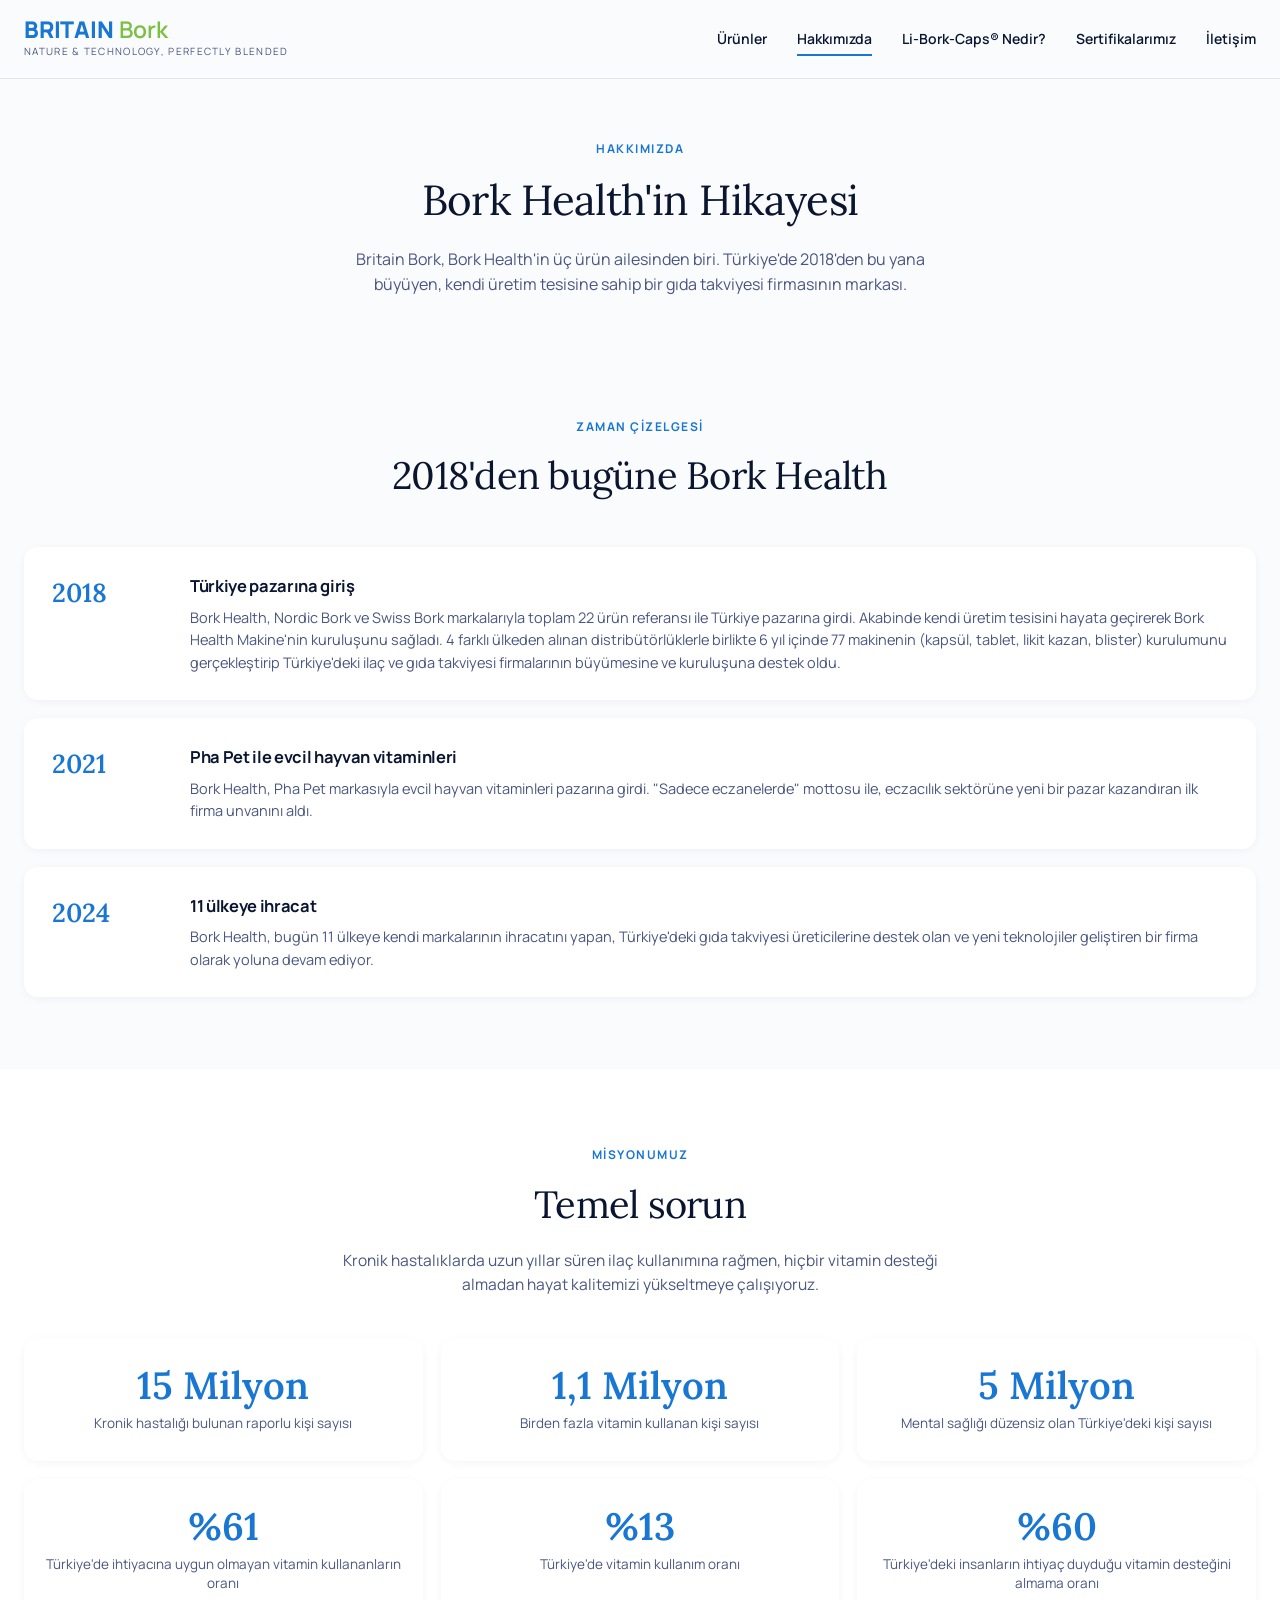
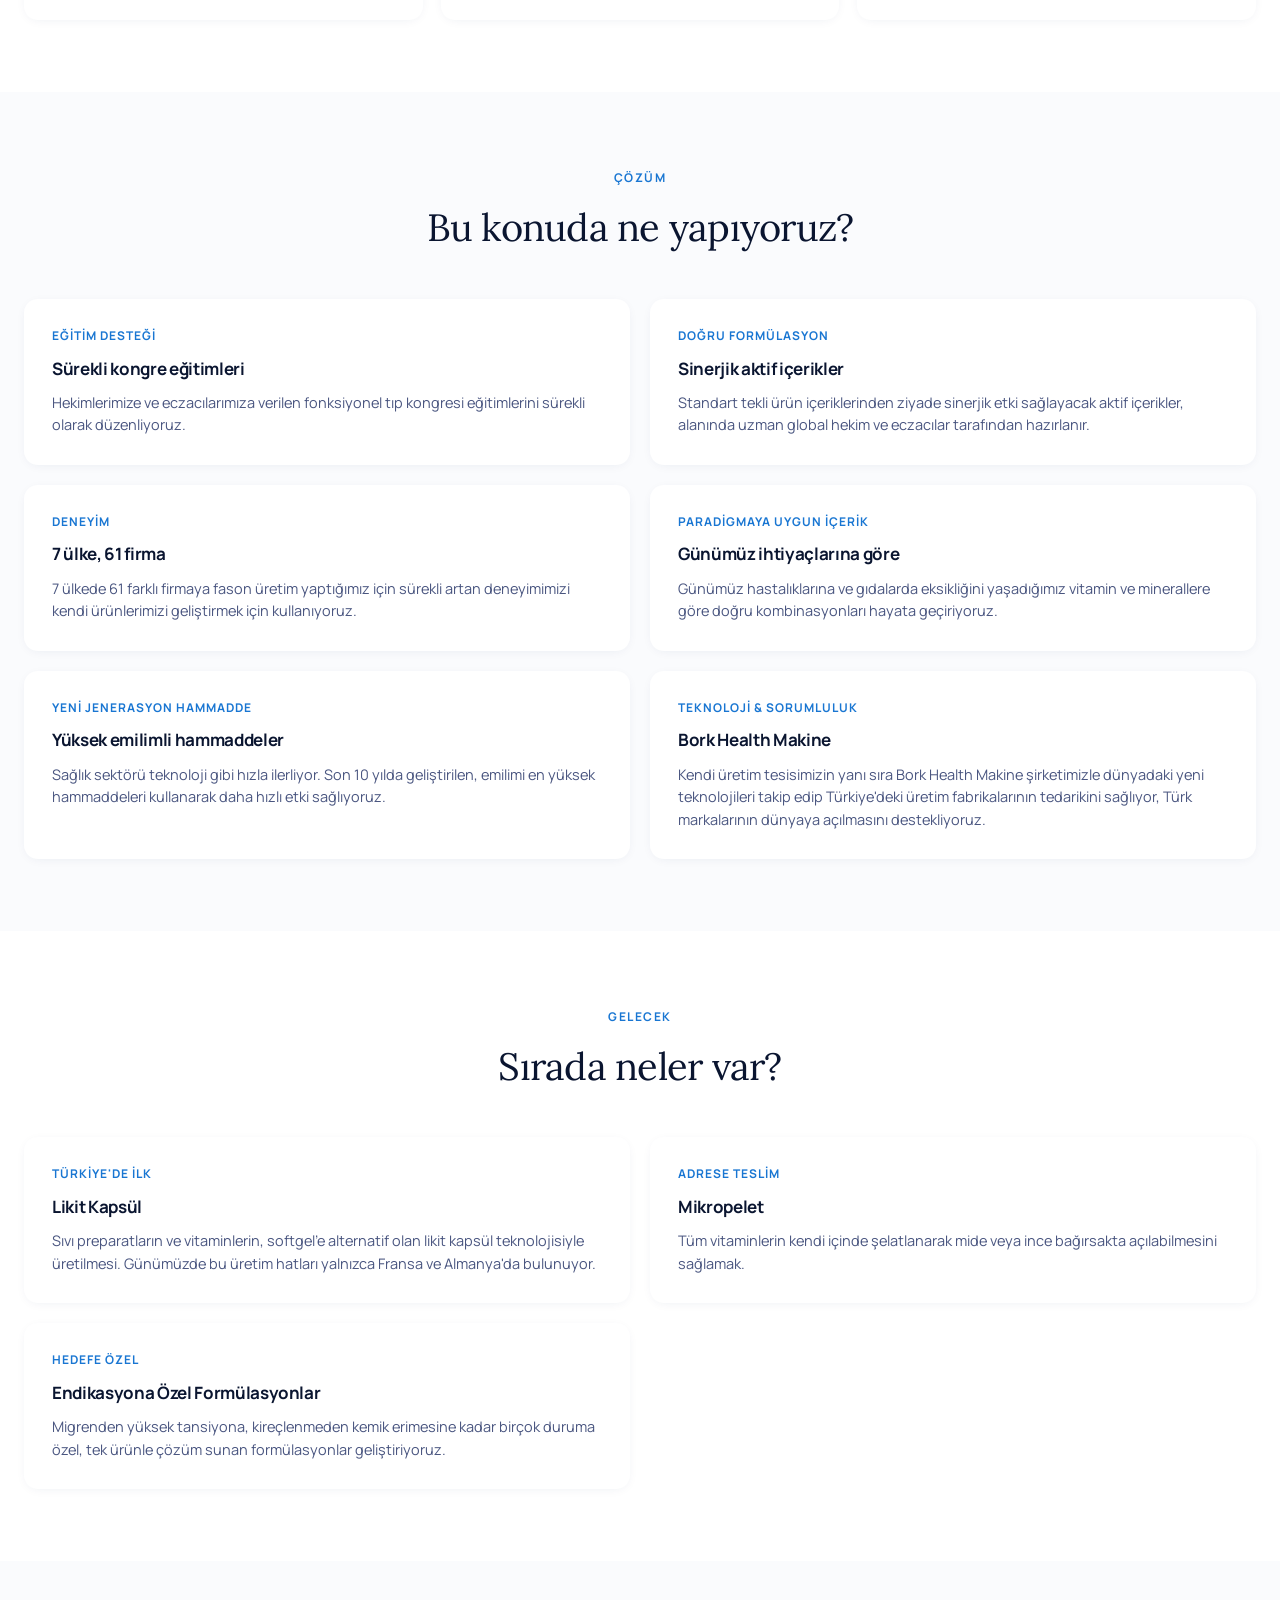
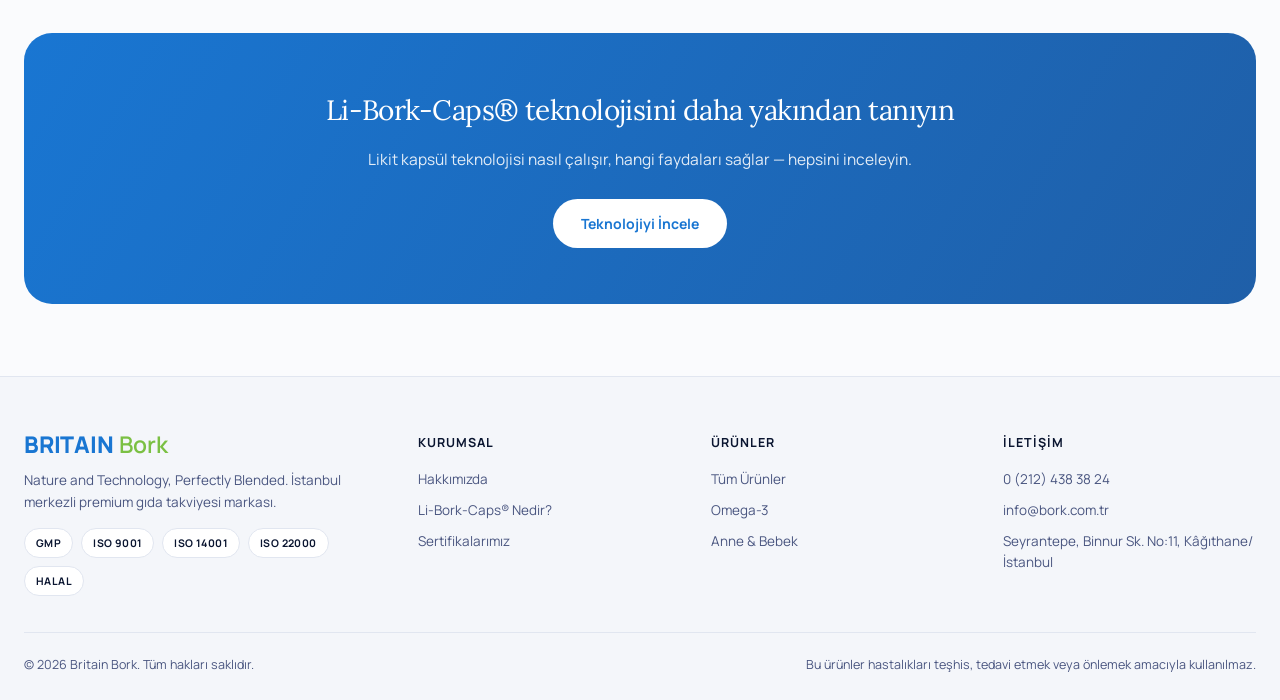
==== commit 054d8d83: "Fix contact form, dedupe header/footer and product data, optimize images, add SEO" ====
--- a/hakkimizda.html
+++ b/hakkimizda.html
@@ -4,28 +4,18 @@
 <meta charset="UTF-8">
 <meta name="viewport" content="width=device-width, initial-scale=1.0">
 <title>Hakkımızda | Britain Bork</title>
+<meta name="description" content="Bork Health'in 2018'den bugüne hikayesi: Nordic Bork ve Swiss Bork girişi, kendi üretim tesisi, Pha Pet, 11 ülkeye ihracat ve Türkiye'nin vitamin ihtiyacına çözüm misyonu.">
+<link rel="canonical" href="https://culfacemal-hub.github.io/britain-bork-site/hakkimizda.html">
+<meta property="og:type" content="website">
+<meta property="og:title" content="Hakkımızda | Britain Bork">
+<meta property="og:description" content="Bork Health'in 2018'den bugüne hikayesi ve misyonu.">
 <link rel="preconnect" href="https://fonts.googleapis.com">
 <link href="https://fonts.googleapis.com/css2?family=Lora:wght@400;500;600&family=Manrope:wght@400;500;600;700;800&display=swap" rel="stylesheet">
 <link rel="stylesheet" href="css/style.css">
 </head>
 <body>
 
-<nav class="site-nav">
-  <div class="nav-inner">
-    <a href="index.html" class="logo">
-      <div class="logo-mark"><span class="lhs">BRITAIN</span><span class="rhs">Bork</span></div>
-      <div class="logo-sub">Nature &amp; Technology, Perfectly Blended</div>
-    </a>
-    <nav class="main-nav">
-      <a href="urunler.html">Ürünler</a>
-      <a href="hakkimizda.html" class="active">Hakkımızda</a>
-      <a href="liborkcaps.html">Li-Bork-Caps® Nedir?</a>
-      <a href="sertifikalar.html">Sertifikalarımız</a>
-      <a href="iletisim.html">İletişim</a>
-    </nav>
-    <button class="nav-toggle" aria-label="Menü">☰</button>
-  </div>
-</nav>
+<div id="site-header" data-active="hakkimizda"></div>
 
 <section class="page-hero">
   <div class="container-x">
@@ -162,41 +152,9 @@
   </div>
 </section>
 
-<footer class="site-footer">
-  <div class="container-x">
-    <div class="footer-top">
-      <div>
-        <div class="logo-mark"><span class="lhs">BRITAIN</span><span class="rhs">Bork</span></div>
-        <p style="margin-top:14px;">Nature and Technology, Perfectly Blended. İstanbul merkezli premium gıda takviyesi markası.</p>
-        <div class="badge-row">
-          <span>GMP</span><span>ISO 9001</span><span>ISO 14001</span><span>ISO 22000</span><span>HALAL</span>
-        </div>
-      </div>
-      <div>
-        <h5>Kurumsal</h5>
-        <a href="hakkimizda.html">Hakkımızda</a>
-        <a href="liborkcaps.html">Li-Bork-Caps® Nedir?</a>
-        <a href="sertifikalar.html">Sertifikalarımız</a>
-      </div>
-      <div>
-        <h5>Ürünler</h5>
-        <a href="urunler.html">Tüm Ürünler</a>
-        <a href="urunler.html#omega">Omega-3</a>
-        <a href="urunler.html#anne-bebek">Anne &amp; Bebek</a>
-      </div>
-      <div>
-        <h5>İletişim</h5>
-        <a href="iletisim.html">Bize Ulaşın</a>
-        <p>Seyrantepe, Binnur Sk. No:11, Kâğıthane/İstanbul</p>
-      </div>
-    </div>
-    <div class="footer-bottom">
-      <span>© 2026 Britain Bork. Tüm hakları saklıdır.</span>
-      <span>Bu ürünler hastalıkları teşhis, tedavi etmek veya önlemek amacıyla kullanılmaz.</span>
-    </div>
-  </div>
-</footer>
+<div id="site-footer"></div>
 
+<script src="js/partials.js"></script>
 <script src="js/main.js"></script>
 </body>
 </html>
--- a/css/style.css
+++ b/css/style.css
@@ -141,7 +141,8 @@
 .product-thumb img{max-height:100%;max-width:100%;object-fit:contain;}
 .product-body{padding:18px 18px 16px;flex:1;display:flex;flex-direction:column;}
 .product-tag{font-size:10px;font-weight:700;letter-spacing:1.2px;color:var(--blue);text-transform:uppercase;margin-bottom:8px;}
-.product-card h4{font-family:'Manrope',sans-serif;font-weight:600;font-size:14.5px;color:var(--ink);line-height:1.35;margin-bottom:12px;flex:1;}
+.product-card h4{font-family:'Manrope',sans-serif;font-weight:600;font-size:14.5px;color:var(--ink);line-height:1.35;margin-bottom:8px;}
+.product-desc{color:var(--ink-soft);font-size:12.5px;line-height:1.5;margin-bottom:14px;flex:1;}
 .product-meta{font-size:12.5px;color:var(--ink-soft);display:flex;justify-content:space-between;align-items:center;padding-top:10px;border-top:1px solid var(--line);}
 .product-meta .arrow{transition:transform .25s ease;}
 .product-card:hover .product-meta .arrow{transform:translateX(4px);color:var(--blue);}
